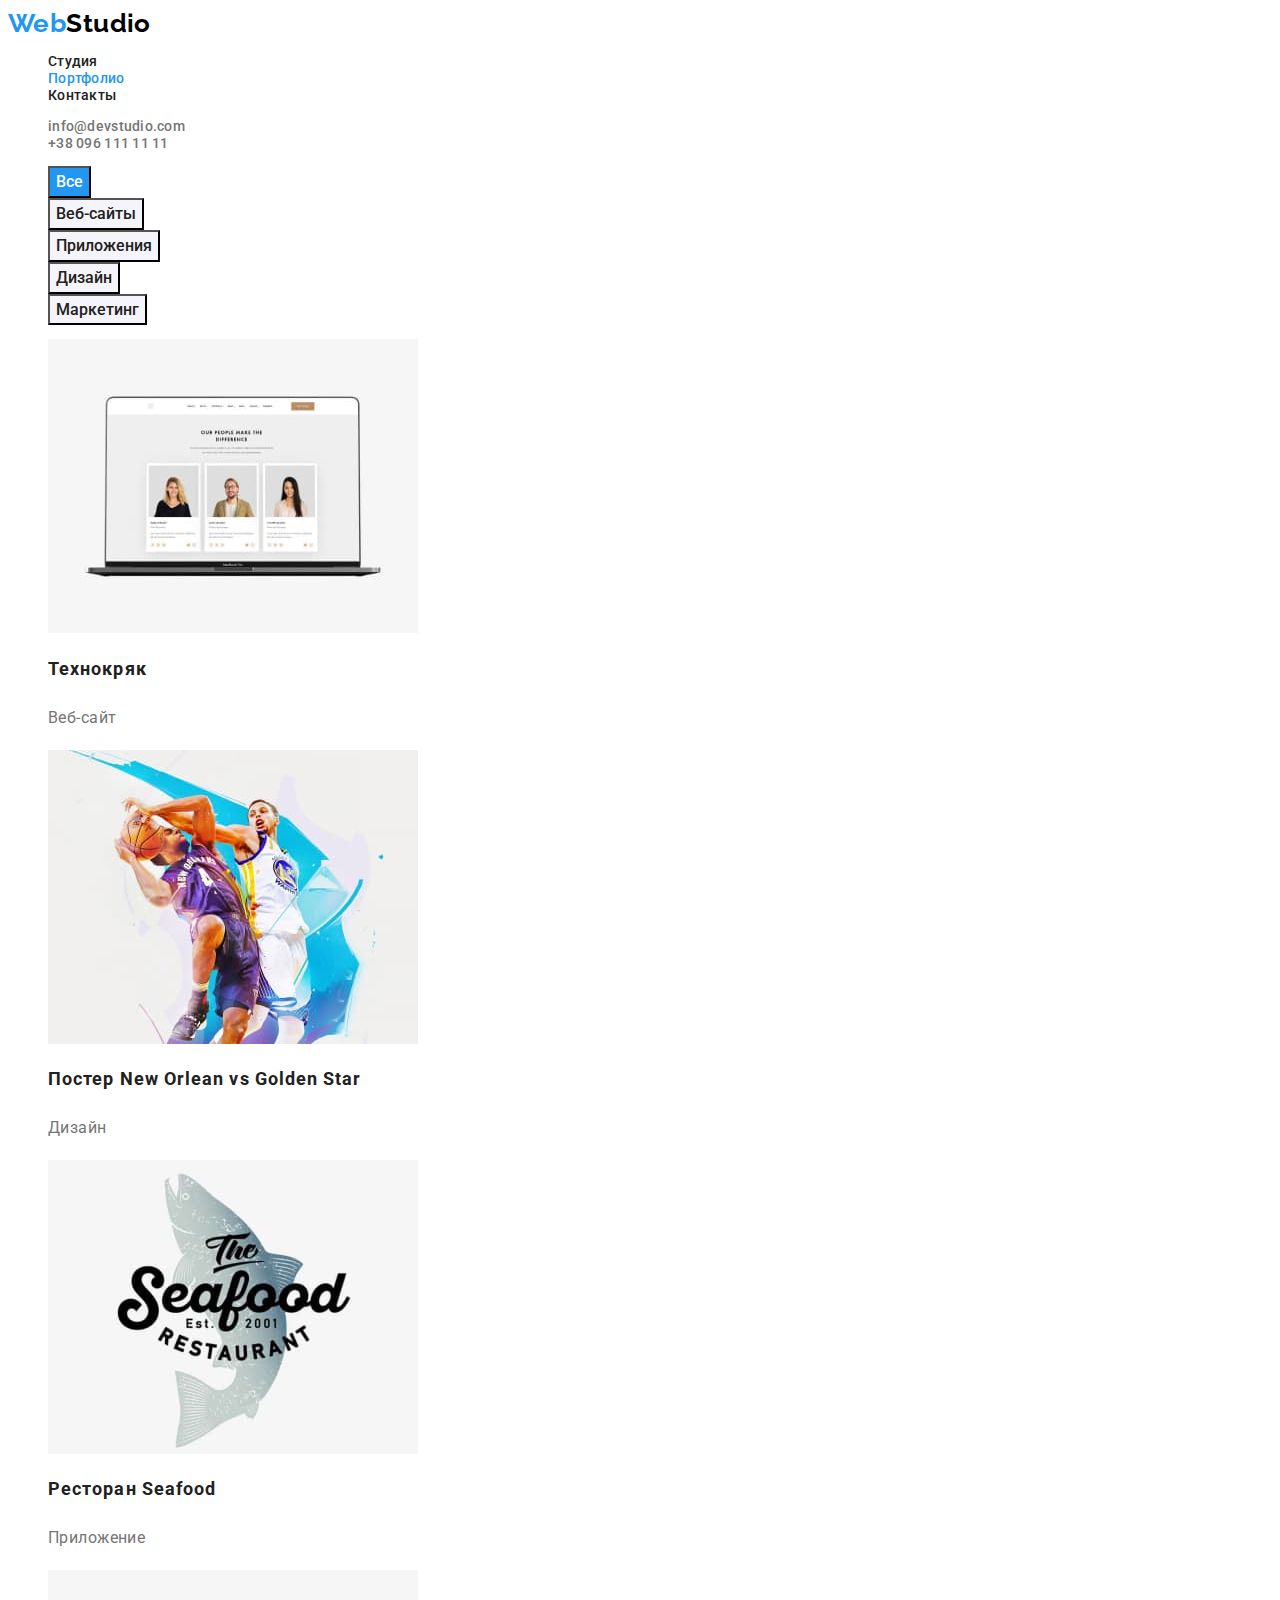
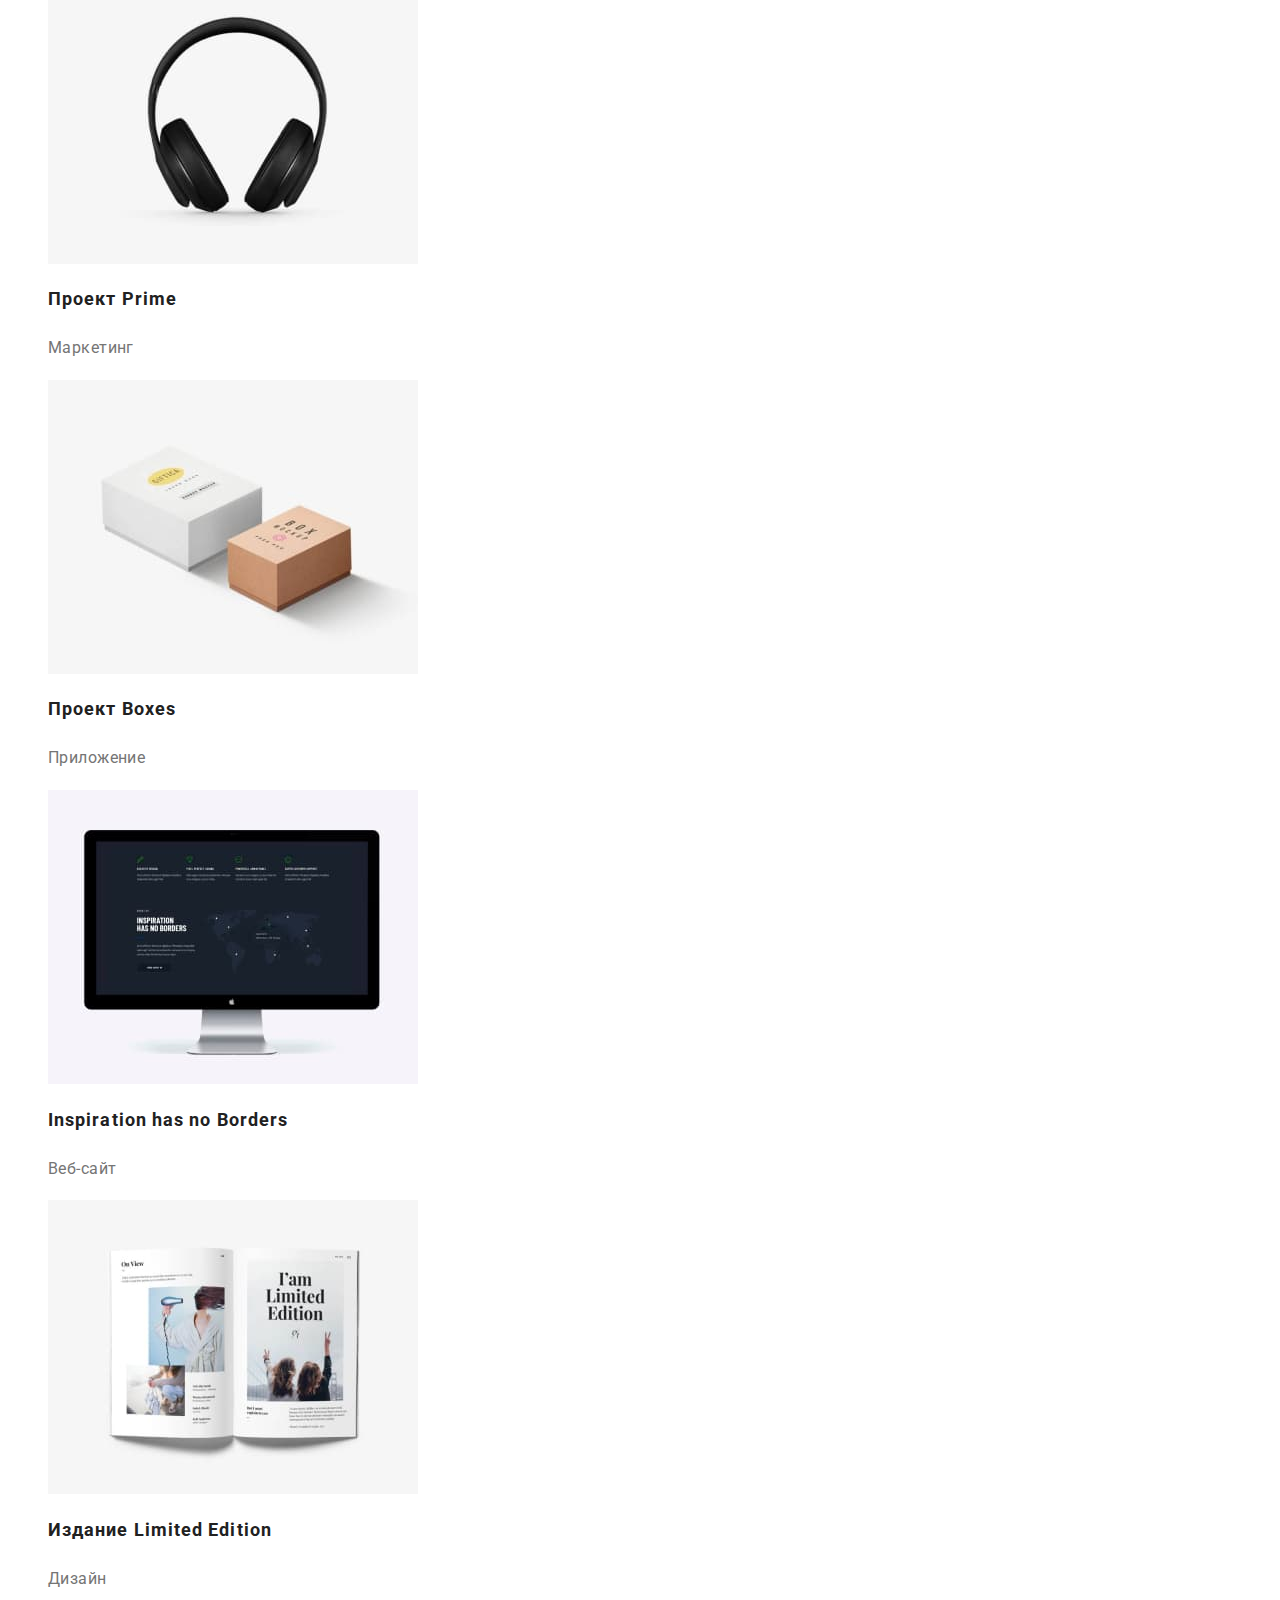
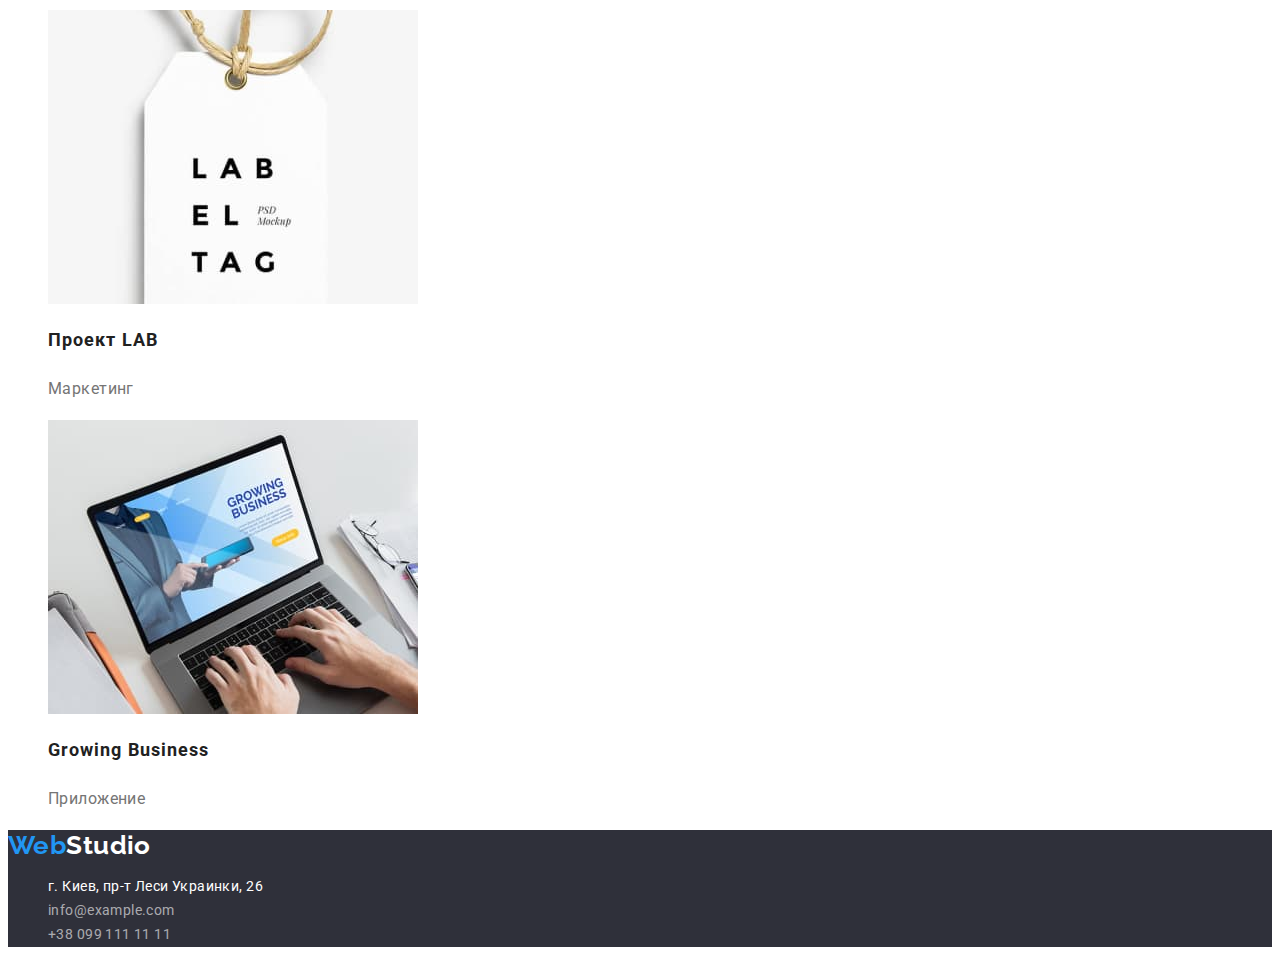
==== portfolio.html @ 081353e4 "Добавляет файлы предыдущей работы" ====
<!DOCTYPE html>
<html lang="ru">
  <head>
    <meta charset="UTF-8" />
    <meta http-equiv="X-UA-Compatible" content="IE=edge" />
    <meta name="viewport" content="width=device-width, initial-scale=1.0" />
    <link rel="preconnect" href="https://fonts.googleapis.com" />
    <link rel="preconnect" href="https://fonts.gstatic.com" crossorigin />
    <link
      href="https://fonts.googleapis.com/css2?family=Raleway:wght@700&family=Roboto:wght@400;500;700&display=swap"
      rel="stylesheet"
    />
    <link rel="stylesheet" href="./css/styles.css" />
    <title lang="en">Portfolio</title>
  </head>
  <body>
    <header class="header">
      <!--Навигация-->
      <nav class="header-navigation">
        <a lang="en" href="./index.html" class="logo link"><span>Web</span>Studio</a>
        <ul class="header-list">
          <li class="list"><a href="./index.html" class="header-item link">Студия</a></li>
          <li class="list">
            <a href="./portfolio.html" class="header-item link current">Портфолио</a>
          </li>
          <li class="list"><a href="" class="header-item link">Контакты</a></li>
        </ul>
      </nav>
      <!--Почта и телефон-->
      <ul>
        <li class="list">
          <a href="mailto:info@devstudio.com" class="header-email link">info@devstudio.com</a>
        </li>
        <li class="list">
          <a href="tel:+380961111111" class="header-phone link">+38 096 111 11 11</a>
        </li>
      </ul>
    </header>
    <main>
      <h1 class="filters visually-hidden">Фильтры</h1>
      <ul>
        <li class="list">
          <button type="button" class="filters-btn link filters-current">Все</button>
        </li>
        <li class="list"><button type="button" class="filters-btn link">Веб-сайты</button></li>
        <li class="list"><button type="button" class="filters-btn link">Приложения</button></li>
        <li class="list"><button type="button" class="filters-btn link">Дизайн</button></li>
        <li class="list"><button type="button" class="filters-btn link">Маркетинг</button></li>
      </ul>
      <ul>
        <li class="list">
          <a href="" class="link">
            <img src="./images/project-1.jpg" alt="Страница веб-сайта на ноутбуке" width="370" />
            <h2 class="project-name">Технокряк</h2>
            <p class="filters-type">Веб-сайт</p>
          </a>
        </li>
        <li class="list">
          <a href="" class="link">
            <img src="./images/project-2.jpg" alt="Два баскетболиста во время игры" width="370" />
            <h2 class="project-name">Постер New Orlean vs Golden Star</h2>
            <p class="filters-type">Дизайн</p>
          </a>
        </li>
        <li class="list">
          <a href="" class="link">
            <img src="./images/project-3.jpg" alt="Логотип ресторана Seafood" width="370" />
            <h2 class="project-name">Ресторан <span lang="en">Seafood</span></h2>
            <p class="filters-type">Приложение</p>
          </a>
        </li>
        <li class="list">
          <a href="" class="link">
            <img src="./images/project-4.jpg" alt="Наушники" width="370" />
            <h2 class="project-name">Проект <span lang="en">Prime</span></h2>
            <p class="filters-type">Маркетинг</p>
          </a>
        </li>
        <li class="list">
          <a href="" class="link">
            <img src="./images/project-5.jpg" alt="Две коробки" width="370" />
            <h2 class="project-name">Проект <span lang="en">Boxes</span></h2>
            <p class="filters-type">Приложение</p>
          </a>
        </li>
        <li class="list">
          <a href="" class="link">
            <img src="./images/project-6.jpg" alt="Монитор" width="370" />
            <h2 class="project-name" lang="en">Inspiration has no Borders</h2>
            <p class="filters-type">Веб-сайт</p>
          </a>
        </li>
        <li class="list">
          <a href="" class="link">
            <img src="./images/project-7.jpg" alt="Открытый журнал" width="370" />
            <h2 class="project-name">Издание <span lang="en">Limited Edition</span></h2>
            <p class="filters-type">Дизайн</p>
          </a>
        </li>
        <li class="list">
          <a href="" class="link">
            <img src="./images/project-8.jpg" alt="Бирка" width="370" />
            <h2 class="project-name">Проект <span lang="en">LAB</span></h2>
            <p class="filters-type">Маркетинг</p>
          </a>
        </li>
        <li class="list">
          <a href="" class="link">
            <img
              src="./images/project-9.jpg"
              alt="Руки человека на клавиатуре ноутбука"
              width="370"
            />
            <h2 class="project-name" lang="en">Growing Business</h2>
            <p class="filters-type">Приложение</p>
          </a>
        </li>
      </ul>
    </main>
    <footer>
      <a lang="en" href="./index.html" class="logo link"><span>Web</span>Studio</a>
      <address>
        <!-- Контакты -->
        <ul class="contacts">
          <li class="list">
            <a
              href="https://goo.gl/maps/WmQ8H7zUFMjticRU9"
              target="_blank"
              rel="noopener noindex nofollow"
              class="footer-address link"
              >г. Киев, пр-т Леси Украинки, 26</a
            >
          </li>
          <li class="list">
            <a href="mailto:info@example.com" class="footer-address footer-email-phone link"
              >info@example.com</a
            >
          </li>
          <li class="list">
            <a href="tel:+380991111111" class="footer-address footer-email-phone link"
              >+38 099 111 11 11</a
            >
          </li>
        </ul>
      </address>
    </footer>
  </body>
</html>
---- css/styles.css ----
:root {
  --logo-color: #000000;
  --accent-color: #2196f3;
  --main-text-color: #212121;
  --secondary-text-color: #757575;
  --footer-background-color: #2f303a;
  --contacts-color: #ffffff;
  --background-hero-color: #2f303a;
  --background-filters-btn-color: #f5f4fa;
}

body {
  font-family: 'Roboto', Arial, Helvetica, sans-serif;
  font-size: 14px;
  background-color: var(--contacts-color);
  letter-spacing: 0.03em;
  color: var(--main-text-color);
}

/* Убирает декорацию */
.link {
  text-decoration: none;
}
.list {
  list-style: none;
}

/* Header */

.logo {
  font-family: 'Raleway';
  font-weight: 700;
  font-size: 26px;
  line-height: 1.2;
  color: var(--logo-color);
}

.logo > span {
  color: var(--accent-color);
}

.header-item {
  font-weight: 500;
  line-height: 1.14;
  letter-spacing: 0.02em;
  color: inherit;
}

.header-item:hover,
.header-item:focus {
  color: var(--accent-color);
}

.header-email,
.header-phone {
  font-weight: 500;
  line-height: 1.14;
  letter-spacing: 0.02em;
  color: var(--secondary-text-color);
}

.header-email:hover,
.header-email:focus,
.header-phone:hover,
.header-phone:focus,
.current {
  color: var(--accent-color);
}

/* Footer */

footer {
  background: var(--footer-background-color);
}

footer .logo {
  color: var(--contacts-color);
}

.footer-address,
.footer-email-phone {
  font-style: normal;
  line-height: 1.71;
  color: var(--contacts-color);
}
.footer-address:hover,
.footer-address:focus {
  color: var(--accent-color);
}

.footer-email-phone {
  color: rgba(255, 255, 255, 0.6);
}

/* Index */

.hero {
  background: var(--background-hero-color);
}

.hero-moto {
  font-weight: 900;
  font-size: 44px;
  line-height: 1.36;
  text-align: center;
  letter-spacing: 0.06em;
  text-transform: uppercase;
  color: var(--contacts-color);
}

.hero-btn {
  font-family: 'Roboto';
  font-weight: 700;
  font-size: 16px;
  line-height: 1.88;
  letter-spacing: 0.06em;
  color: var(--contacts-color);
  background-color: var(--accent-color);
  cursor: pointer;
}

.features-name {
  font-weight: 700;
  line-height: 1.14;
  text-transform: uppercase;
  color: inherit;
}

.features-text {
  line-height: 1.71;
  color: var(--secondary-text-color);
}

.works-name,
.team-name {
  font-weight: 700;
  font-size: 36px;
  line-height: 1.17;
  text-align: center;
  color: inherit;
}

.team {
  background-color: var(--background-filters-btn-color);
}

.worker-name {
  font-weight: 500;
  font-size: 16px;
  line-height: 1.19;
  text-align: center;
  color: inherit;
}

.position {
  font-size: 16px;
  line-height: 1.19;
  text-align: center;
  color: var(--secondary-text-color);
}

/* Portfolio */

.visually-hidden {
  position: absolute;
  width: 1px;
  height: 1px;
  margin: -1px;
  border: 0;
  padding: 0;
  white-space: nowarp;
  clip-path: insert(100%);
  clip: rect(0 0 0 0);
  owerflow: hidden;
}

.filters {
}

.filters-btn {
  font-family: 'Roboto';
  font-weight: 500;
  font-size: 16px;
  line-height: 1.62;
  text-align: center;
  color: inherit;
  background: var(--background-filters-btn-color);
  cursor: pointer;
}

.filters-btn:hover,
.filters-btn:focus {
  color: var(--contacts-color);
  background: var(--accent-color);
}

.filters-current {
  color: var(--contacts-color);
  background: var(--accent-color);
}

.project-name {
  font-weight: 700;
  font-size: 18px;
  line-height: 2;
  letter-spacing: 0.06em;
  color: var(--main-text-color);
}

.project-name:hover,
.project-name:focus {
  color: var(--accent-color);
}

.filters-type {
  font-size: 16px;
  line-height: 1.88;
  color: var(--secondary-text-color);
}

.filters-type:hover,
.filters-type:focus {
  color: var(--accent-color);
}
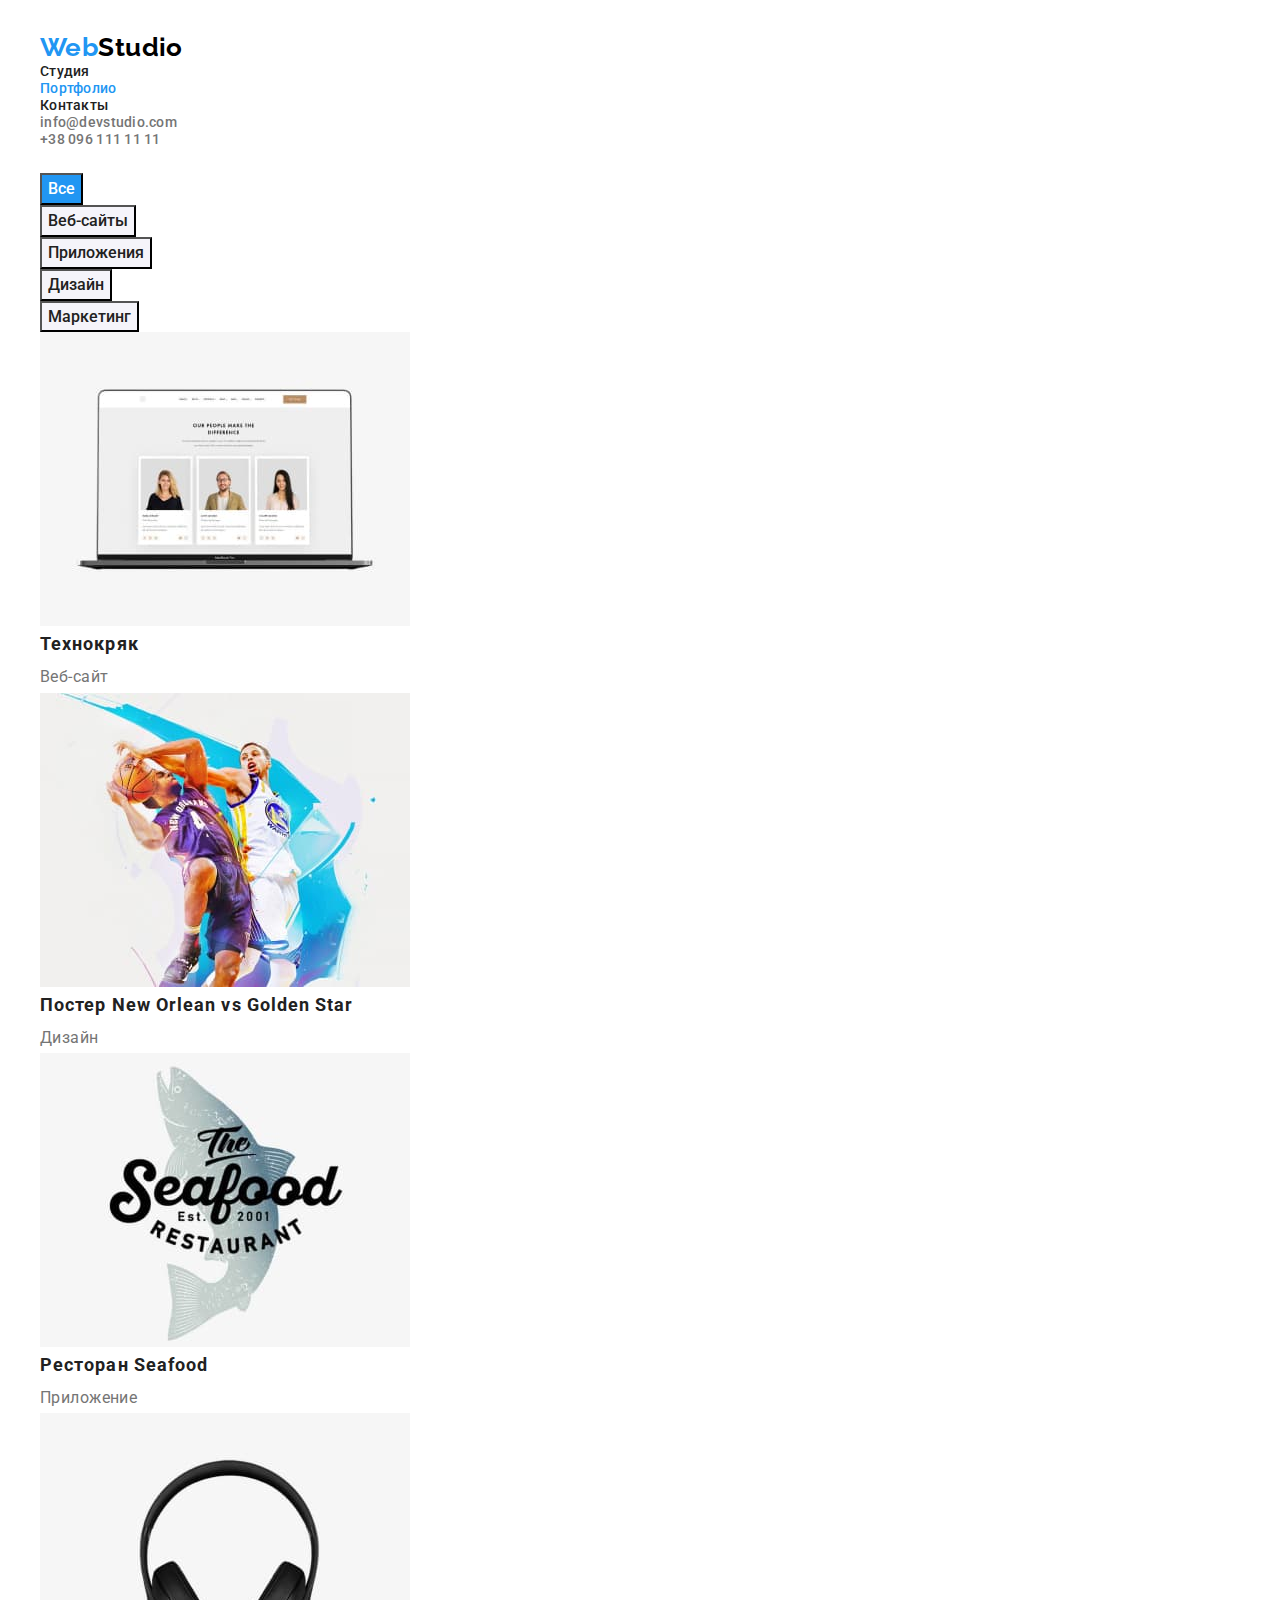
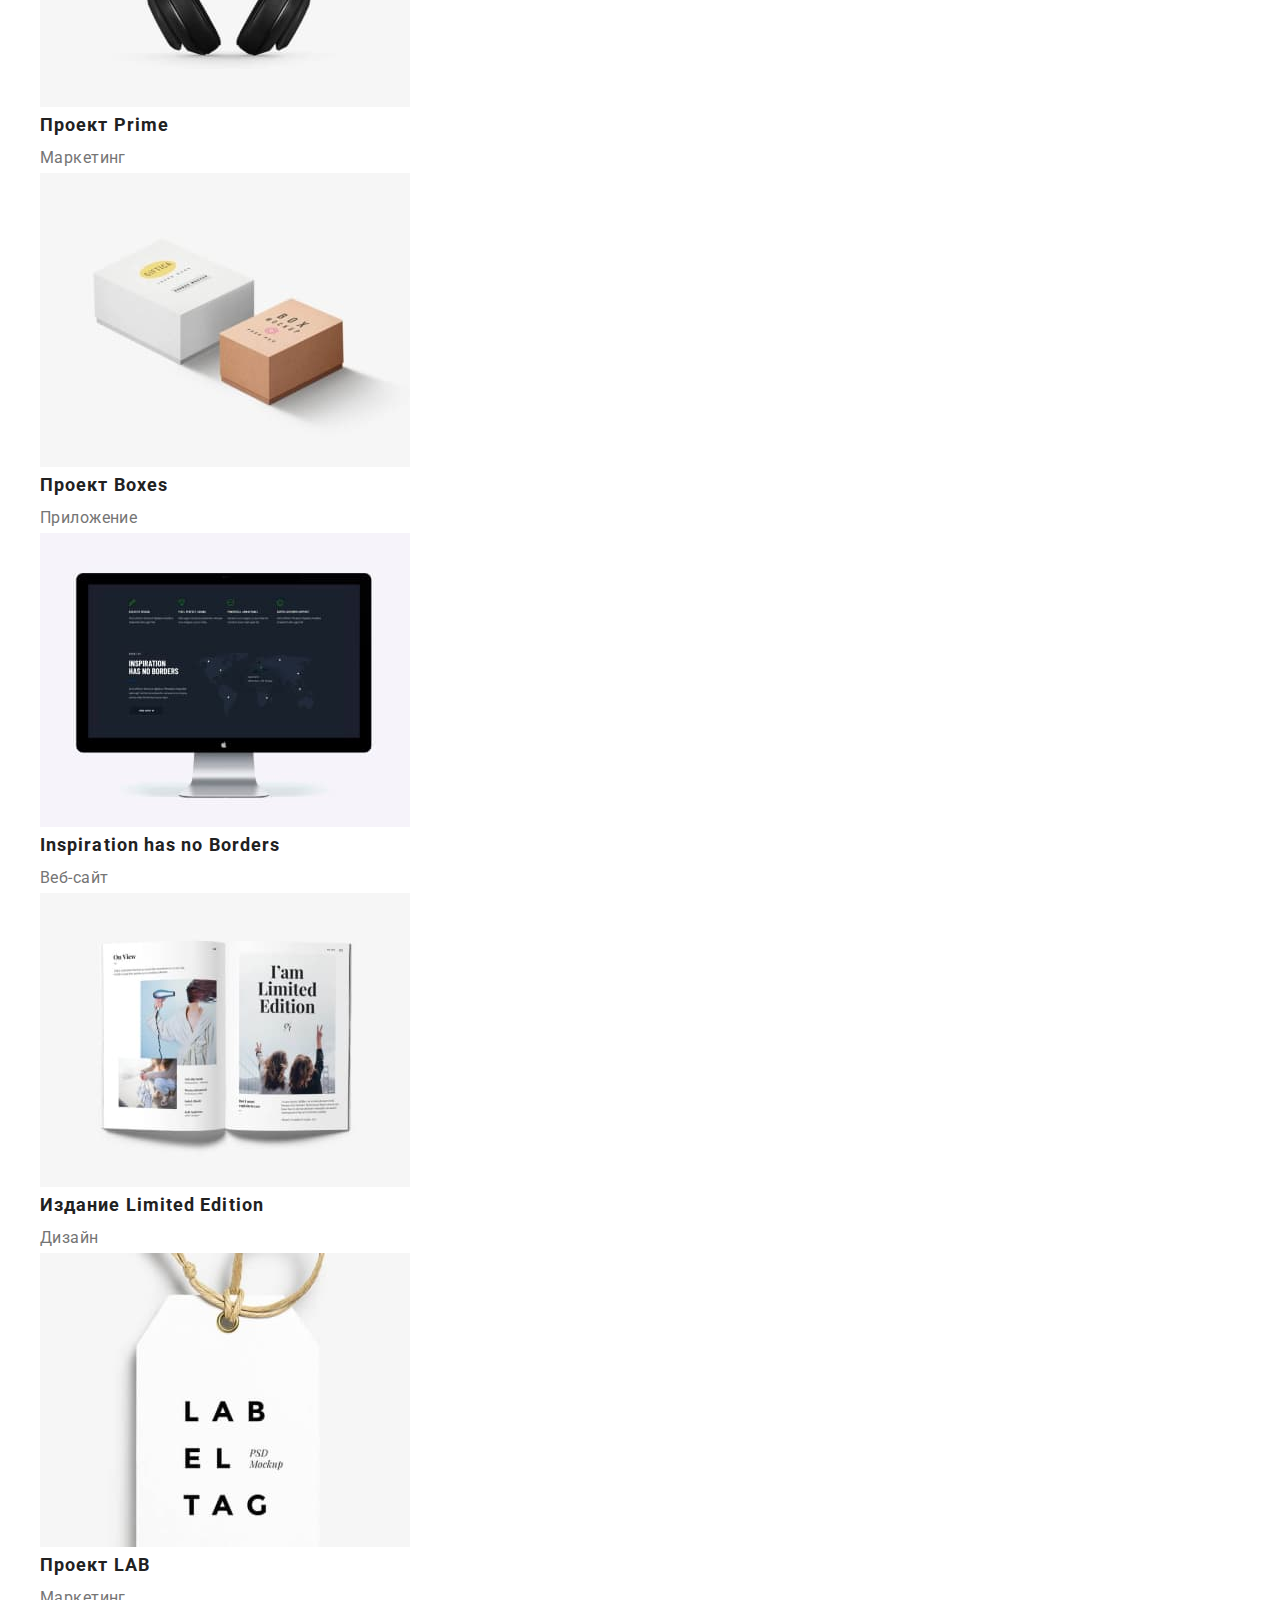
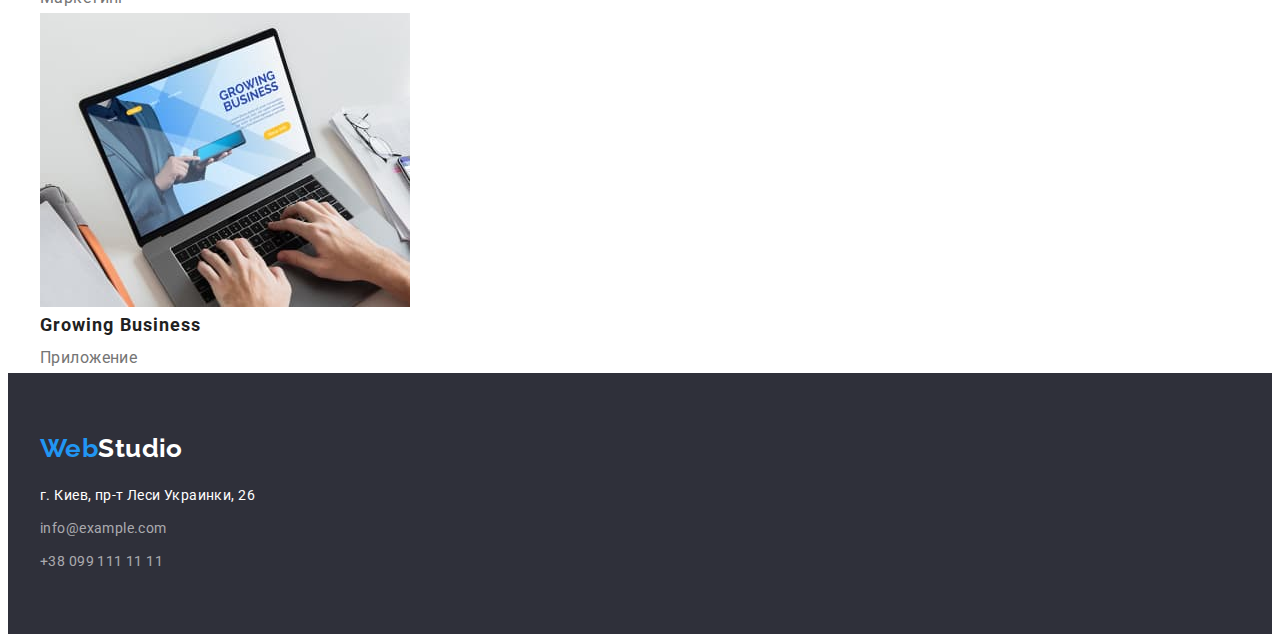
==== commit 6b8149e8: "Добавляет margin/padding" ====
--- a/portfolio.html
+++ b/portfolio.html
@@ -10,139 +10,152 @@
       href="https://fonts.googleapis.com/css2?family=Raleway:wght@700&family=Roboto:wght@400;500;700&display=swap"
       rel="stylesheet"
     />
+    <link
+      rel="stylesheet"
+      href="https://cdnjs.cloudflare.com/ajax/libs/modern-normalize/1.1.0/modern-normalize.min.css"
+      integrity="sha512-wpPYUAdjBVSE4KJnH1VR1HeZfpl1ub8YT/NKx4PuQ5NmX2tKuGu6U/JRp5y+Y8XG2tV+wKQpNHVUX03MfMFn9Q=="
+      crossorigin="anonymous"
+      referrerpolicy="no-referrer"
+    />
     <link rel="stylesheet" href="./css/styles.css" />
     <title lang="en">Portfolio</title>
   </head>
   <body>
     <header class="header">
-      <!--Навигация-->
-      <nav class="header-navigation">
-        <a lang="en" href="./index.html" class="logo link"><span>Web</span>Studio</a>
-        <ul class="header-list">
-          <li class="list"><a href="./index.html" class="header-item link">Студия</a></li>
+      <div class="container">
+        <!--Навигация-->
+        <nav class="header-navigation">
+          <a lang="en" href="./index.html" class="logo link"><span>Web</span>Studio</a>
+          <ul class="header-list">
+            <li class="list"><a href="./index.html" class="header-item link">Студия</a></li>
+            <li class="list">
+              <a href="./portfolio.html" class="header-item link current">Портфолио</a>
+            </li>
+            <li class="list"><a href="" class="header-item link">Контакты</a></li>
+          </ul>
+        </nav>
+        <!--Почта и телефон-->
+        <ul>
           <li class="list">
-            <a href="./portfolio.html" class="header-item link current">Портфолио</a>
+            <a href="mailto:info@devstudio.com" class="header-email link">info@devstudio.com</a>
           </li>
-          <li class="list"><a href="" class="header-item link">Контакты</a></li>
+          <li class="list">
+            <a href="tel:+380961111111" class="header-phone link">+38 096 111 11 11</a>
+          </li>
         </ul>
-      </nav>
-      <!--Почта и телефон-->
-      <ul>
-        <li class="list">
-          <a href="mailto:info@devstudio.com" class="header-email link">info@devstudio.com</a>
-        </li>
-        <li class="list">
-          <a href="tel:+380961111111" class="header-phone link">+38 096 111 11 11</a>
-        </li>
-      </ul>
+      </div>
     </header>
     <main>
-      <h1 class="filters visually-hidden">Фильтры</h1>
-      <ul>
-        <li class="list">
-          <button type="button" class="filters-btn link filters-current">Все</button>
-        </li>
-        <li class="list"><button type="button" class="filters-btn link">Веб-сайты</button></li>
-        <li class="list"><button type="button" class="filters-btn link">Приложения</button></li>
-        <li class="list"><button type="button" class="filters-btn link">Дизайн</button></li>
-        <li class="list"><button type="button" class="filters-btn link">Маркетинг</button></li>
-      </ul>
-      <ul>
-        <li class="list">
-          <a href="" class="link">
-            <img src="./images/project-1.jpg" alt="Страница веб-сайта на ноутбуке" width="370" />
-            <h2 class="project-name">Технокряк</h2>
-            <p class="filters-type">Веб-сайт</p>
-          </a>
-        </li>
-        <li class="list">
-          <a href="" class="link">
-            <img src="./images/project-2.jpg" alt="Два баскетболиста во время игры" width="370" />
-            <h2 class="project-name">Постер New Orlean vs Golden Star</h2>
-            <p class="filters-type">Дизайн</p>
-          </a>
-        </li>
-        <li class="list">
-          <a href="" class="link">
-            <img src="./images/project-3.jpg" alt="Логотип ресторана Seafood" width="370" />
-            <h2 class="project-name">Ресторан <span lang="en">Seafood</span></h2>
-            <p class="filters-type">Приложение</p>
-          </a>
-        </li>
-        <li class="list">
-          <a href="" class="link">
-            <img src="./images/project-4.jpg" alt="Наушники" width="370" />
-            <h2 class="project-name">Проект <span lang="en">Prime</span></h2>
-            <p class="filters-type">Маркетинг</p>
-          </a>
-        </li>
-        <li class="list">
-          <a href="" class="link">
-            <img src="./images/project-5.jpg" alt="Две коробки" width="370" />
-            <h2 class="project-name">Проект <span lang="en">Boxes</span></h2>
-            <p class="filters-type">Приложение</p>
-          </a>
-        </li>
-        <li class="list">
-          <a href="" class="link">
-            <img src="./images/project-6.jpg" alt="Монитор" width="370" />
-            <h2 class="project-name" lang="en">Inspiration has no Borders</h2>
-            <p class="filters-type">Веб-сайт</p>
-          </a>
-        </li>
-        <li class="list">
-          <a href="" class="link">
-            <img src="./images/project-7.jpg" alt="Открытый журнал" width="370" />
-            <h2 class="project-name">Издание <span lang="en">Limited Edition</span></h2>
-            <p class="filters-type">Дизайн</p>
-          </a>
-        </li>
-        <li class="list">
-          <a href="" class="link">
-            <img src="./images/project-8.jpg" alt="Бирка" width="370" />
-            <h2 class="project-name">Проект <span lang="en">LAB</span></h2>
-            <p class="filters-type">Маркетинг</p>
-          </a>
-        </li>
-        <li class="list">
-          <a href="" class="link">
-            <img
-              src="./images/project-9.jpg"
-              alt="Руки человека на клавиатуре ноутбука"
-              width="370"
-            />
-            <h2 class="project-name" lang="en">Growing Business</h2>
-            <p class="filters-type">Приложение</p>
-          </a>
-        </li>
-      </ul>
-    </main>
-    <footer>
-      <a lang="en" href="./index.html" class="logo link"><span>Web</span>Studio</a>
-      <address>
-        <!-- Контакты -->
-        <ul class="contacts">
+      <div class="container">
+        <h1 class="filters visually-hidden">Фильтры</h1>
+        <ul>
           <li class="list">
-            <a
-              href="https://goo.gl/maps/WmQ8H7zUFMjticRU9"
-              target="_blank"
-              rel="noopener noindex nofollow"
-              class="footer-address link"
-              >г. Киев, пр-т Леси Украинки, 26</a
-            >
+            <button type="button" class="filters-btn link filters-current">Все</button>
+          </li>
+          <li class="list"><button type="button" class="filters-btn link">Веб-сайты</button></li>
+          <li class="list"><button type="button" class="filters-btn link">Приложения</button></li>
+          <li class="list"><button type="button" class="filters-btn link">Дизайн</button></li>
+          <li class="list"><button type="button" class="filters-btn link">Маркетинг</button></li>
+        </ul>
+        <ul>
+          <li class="list">
+            <a href="" class="link">
+              <img src="./images/project-1.jpg" alt="Страница веб-сайта на ноутбуке" width="370" />
+              <h2 class="project-name">Технокряк</h2>
+              <p class="filters-type">Веб-сайт</p>
+            </a>
           </li>
           <li class="list">
-            <a href="mailto:info@example.com" class="footer-address footer-email-phone link"
-              >info@example.com</a
-            >
+            <a href="" class="link">
+              <img src="./images/project-2.jpg" alt="Два баскетболиста во время игры" width="370" />
+              <h2 class="project-name">Постер New Orlean vs Golden Star</h2>
+              <p class="filters-type">Дизайн</p>
+            </a>
           </li>
           <li class="list">
-            <a href="tel:+380991111111" class="footer-address footer-email-phone link"
-              >+38 099 111 11 11</a
-            >
+            <a href="" class="link">
+              <img src="./images/project-3.jpg" alt="Логотип ресторана Seafood" width="370" />
+              <h2 class="project-name">Ресторан <span lang="en">Seafood</span></h2>
+              <p class="filters-type">Приложение</p>
+            </a>
+          </li>
+          <li class="list">
+            <a href="" class="link">
+              <img src="./images/project-4.jpg" alt="Наушники" width="370" />
+              <h2 class="project-name">Проект <span lang="en">Prime</span></h2>
+              <p class="filters-type">Маркетинг</p>
+            </a>
+          </li>
+          <li class="list">
+            <a href="" class="link">
+              <img src="./images/project-5.jpg" alt="Две коробки" width="370" />
+              <h2 class="project-name">Проект <span lang="en">Boxes</span></h2>
+              <p class="filters-type">Приложение</p>
+            </a>
+          </li>
+          <li class="list">
+            <a href="" class="link">
+              <img src="./images/project-6.jpg" alt="Монитор" width="370" />
+              <h2 class="project-name" lang="en">Inspiration has no Borders</h2>
+              <p class="filters-type">Веб-сайт</p>
+            </a>
+          </li>
+          <li class="list">
+            <a href="" class="link">
+              <img src="./images/project-7.jpg" alt="Открытый журнал" width="370" />
+              <h2 class="project-name">Издание <span lang="en">Limited Edition</span></h2>
+              <p class="filters-type">Дизайн</p>
+            </a>
+          </li>
+          <li class="list">
+            <a href="" class="link">
+              <img src="./images/project-8.jpg" alt="Бирка" width="370" />
+              <h2 class="project-name">Проект <span lang="en">LAB</span></h2>
+              <p class="filters-type">Маркетинг</p>
+            </a>
+          </li>
+          <li class="list">
+            <a href="" class="link">
+              <img
+                src="./images/project-9.jpg"
+                alt="Руки человека на клавиатуре ноутбука"
+                width="370"
+              />
+              <h2 class="project-name" lang="en">Growing Business</h2>
+              <p class="filters-type">Приложение</p>
+            </a>
           </li>
         </ul>
-      </address>
+      </div>
+    </main>
+    <footer class="footer">
+      <div class="container">
+        <a lang="en" href="./index.html" class="logo link"><span>Web</span>Studio</a>
+        <!-- Контакты -->
+        <address class="address">
+          <ul class="contacts">
+            <li class="list address-item">
+              <a
+                href="https://goo.gl/maps/WmQ8H7zUFMjticRU9"
+                target="_blank"
+                rel="noopener noindex nofollow"
+                class="footer-address link"
+                >г. Киев, пр-т Леси Украинки, 26</a
+              >
+            </li>
+            <li class="list address-item">
+              <a href="mailto:info@example.com" class="footer-address footer-email-phone link"
+                >info@example.com</a
+              >
+            </li>
+            <li class="list">
+              <a href="tel:+380991111111" class="footer-address footer-email-phone link"
+                >+38 099 111 11 11</a
+              >
+            </li>
+          </ul>
+        </address>
+      </div>
     </footer>
   </body>
 </html>
--- a/css/styles.css
+++ b/css/styles.css
@@ -17,12 +17,43 @@
   color: var(--main-text-color);
 }
 
-/* Убирает декорацию */
+/* Сбрасывает стили */
+p,
+h1,
+h2,
+h3,
+h4,
+h5,
+h6 {
+  margin: 0;
+}
+
+ul,
+ol {
+  padding-left: 0;
+  margin: 0;
+}
+
+button {
+  cursor: pointer;
+}
+
+img {
+  display: block;
+}
+
 .link {
   text-decoration: none;
 }
 .list {
   list-style: none;
+}
+
+.container {
+  width: 1200px;
+  padding-left: 15px;
+  padding-right: 15px;
+  margin: 0 auto;
 }
 
 /* Header */
@@ -37,6 +68,11 @@
 
 .logo > span {
   color: var(--accent-color);
+}
+
+.header {
+  padding-top: 24px;
+  padding-bottom: 25px;
 }
 
 .header-item {
@@ -77,6 +113,19 @@
   color: var(--contacts-color);
 }
 
+.footer {
+  padding-top: 60px;
+  padding-bottom: 60px;
+}
+
+.address {
+  margin-top: 20px;
+}
+
+.address-item {
+  margin-bottom: 9px;
+}
+
 .footer-address,
 .footer-email-phone {
   font-style: normal;
@@ -94,8 +143,12 @@
 
 /* Index */
 
+/* ------HERO------ */
+
 .hero {
   background: var(--background-hero-color);
+  padding-top: 200px;
+  padding-bottom: 200px;
 }
 
 .hero-moto {
@@ -106,6 +159,8 @@
   letter-spacing: 0.06em;
   text-transform: uppercase;
   color: var(--contacts-color);
+  max-width: 696px;
+  margin-bottom: 30px;
 }
 
 .hero-btn {
@@ -119,11 +174,19 @@
   cursor: pointer;
 }
 
+/* ------FEATURES------ */
+
+.features {
+  padding-top: 94px;
+  padding-bottom: 94px;
+}
+
 .features-name {
   font-weight: 700;
   line-height: 1.14;
   text-transform: uppercase;
   color: inherit;
+  margin-bottom: 10px;
 }
 
 .features-text {
@@ -131,6 +194,18 @@
   color: var(--secondary-text-color);
 }
 
+/* ------WHAT WE ARE DOING------ */
+
+.what-we-are-doing {
+  padding-bottom: 90px;
+}
+
+.works-name {
+  margin-bottom: 45px;
+}
+
+/* ------OUR TEAM------ */
+
 .works-name,
 .team-name {
   font-weight: 700;
@@ -142,14 +217,28 @@
 
 .team {
   background-color: var(--background-filters-btn-color);
-}
-
+  padding-top: 94px;
+  padding-bottom: 94px;
+}
+
+.team-name {
+  margin-bottom: 50px;
+}
+
+.worker-card {
+  padding-bottom: 30px;
+}
+
+.photo {
+  margin-bottom: 30px;
+}
 .worker-name {
   font-weight: 500;
   font-size: 16px;
   line-height: 1.19;
   text-align: center;
   color: inherit;
+  margin-bottom: 10px;
 }
 
 .position {
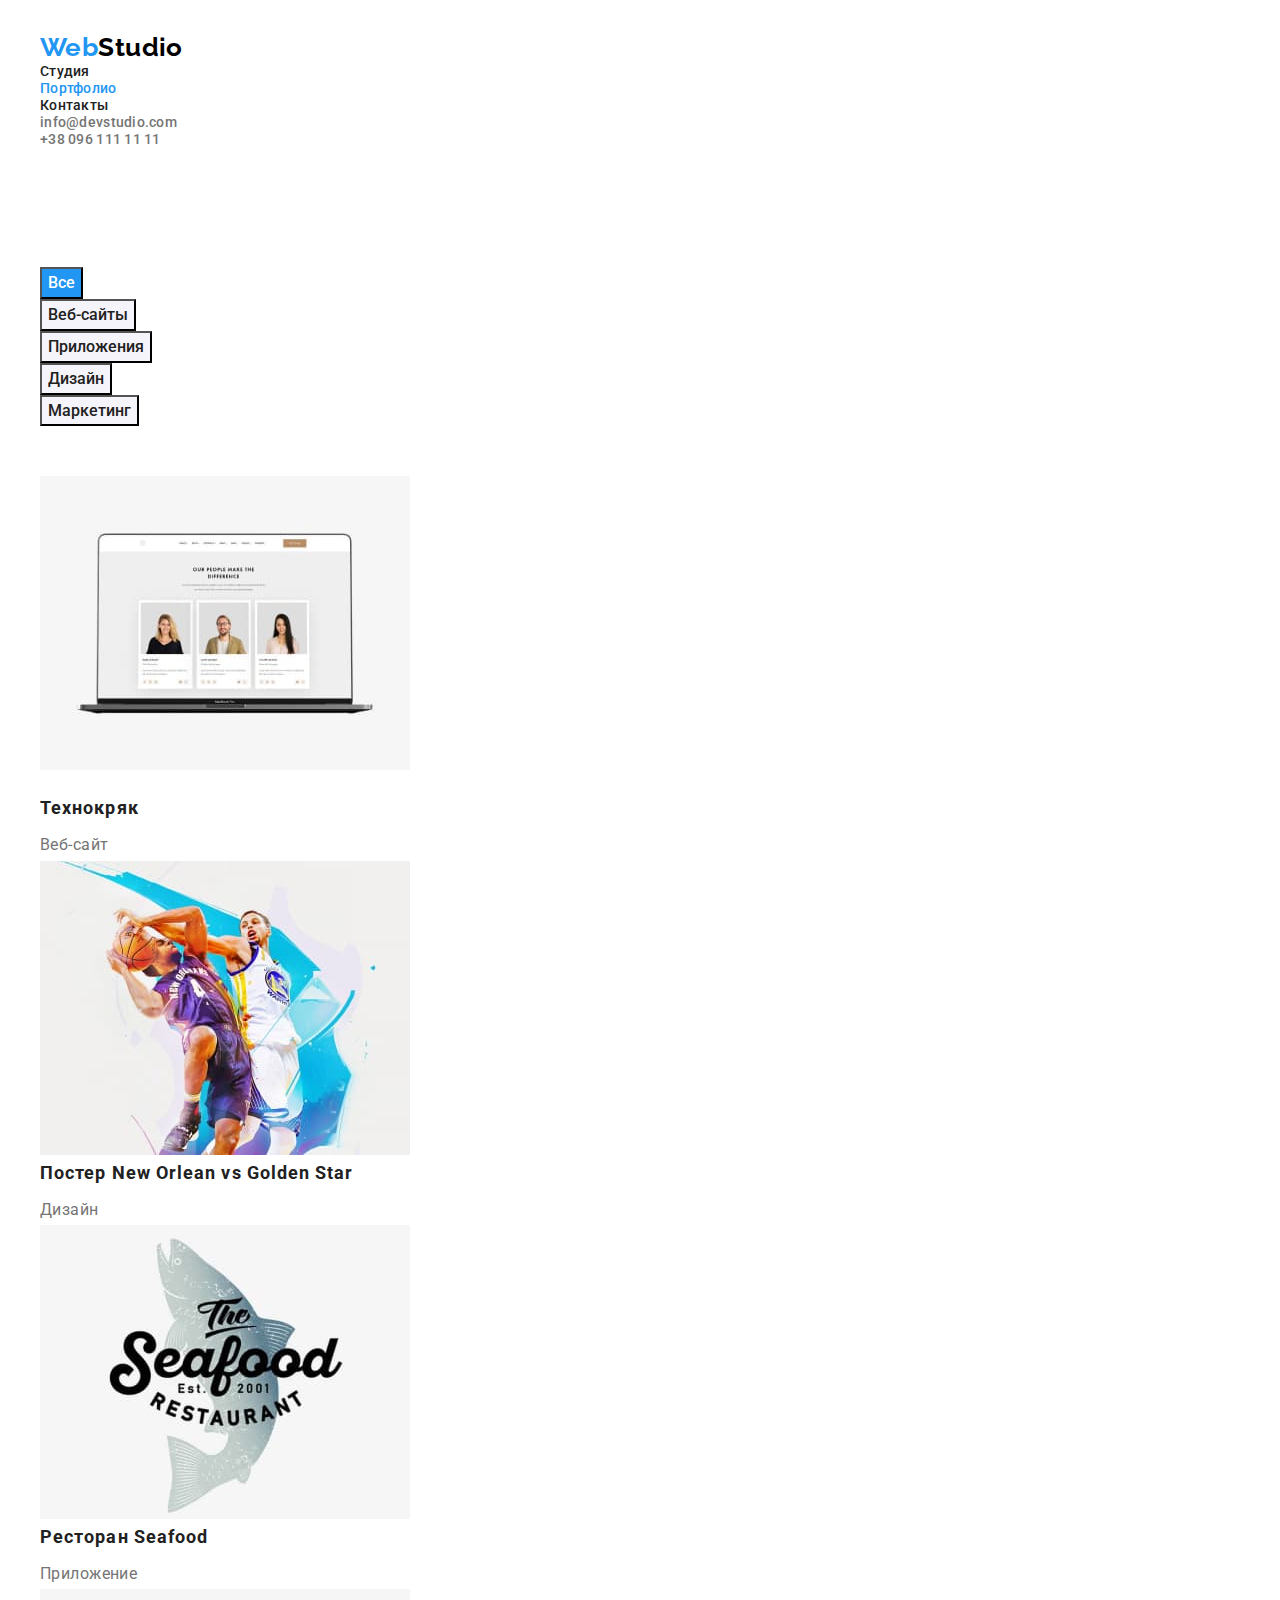
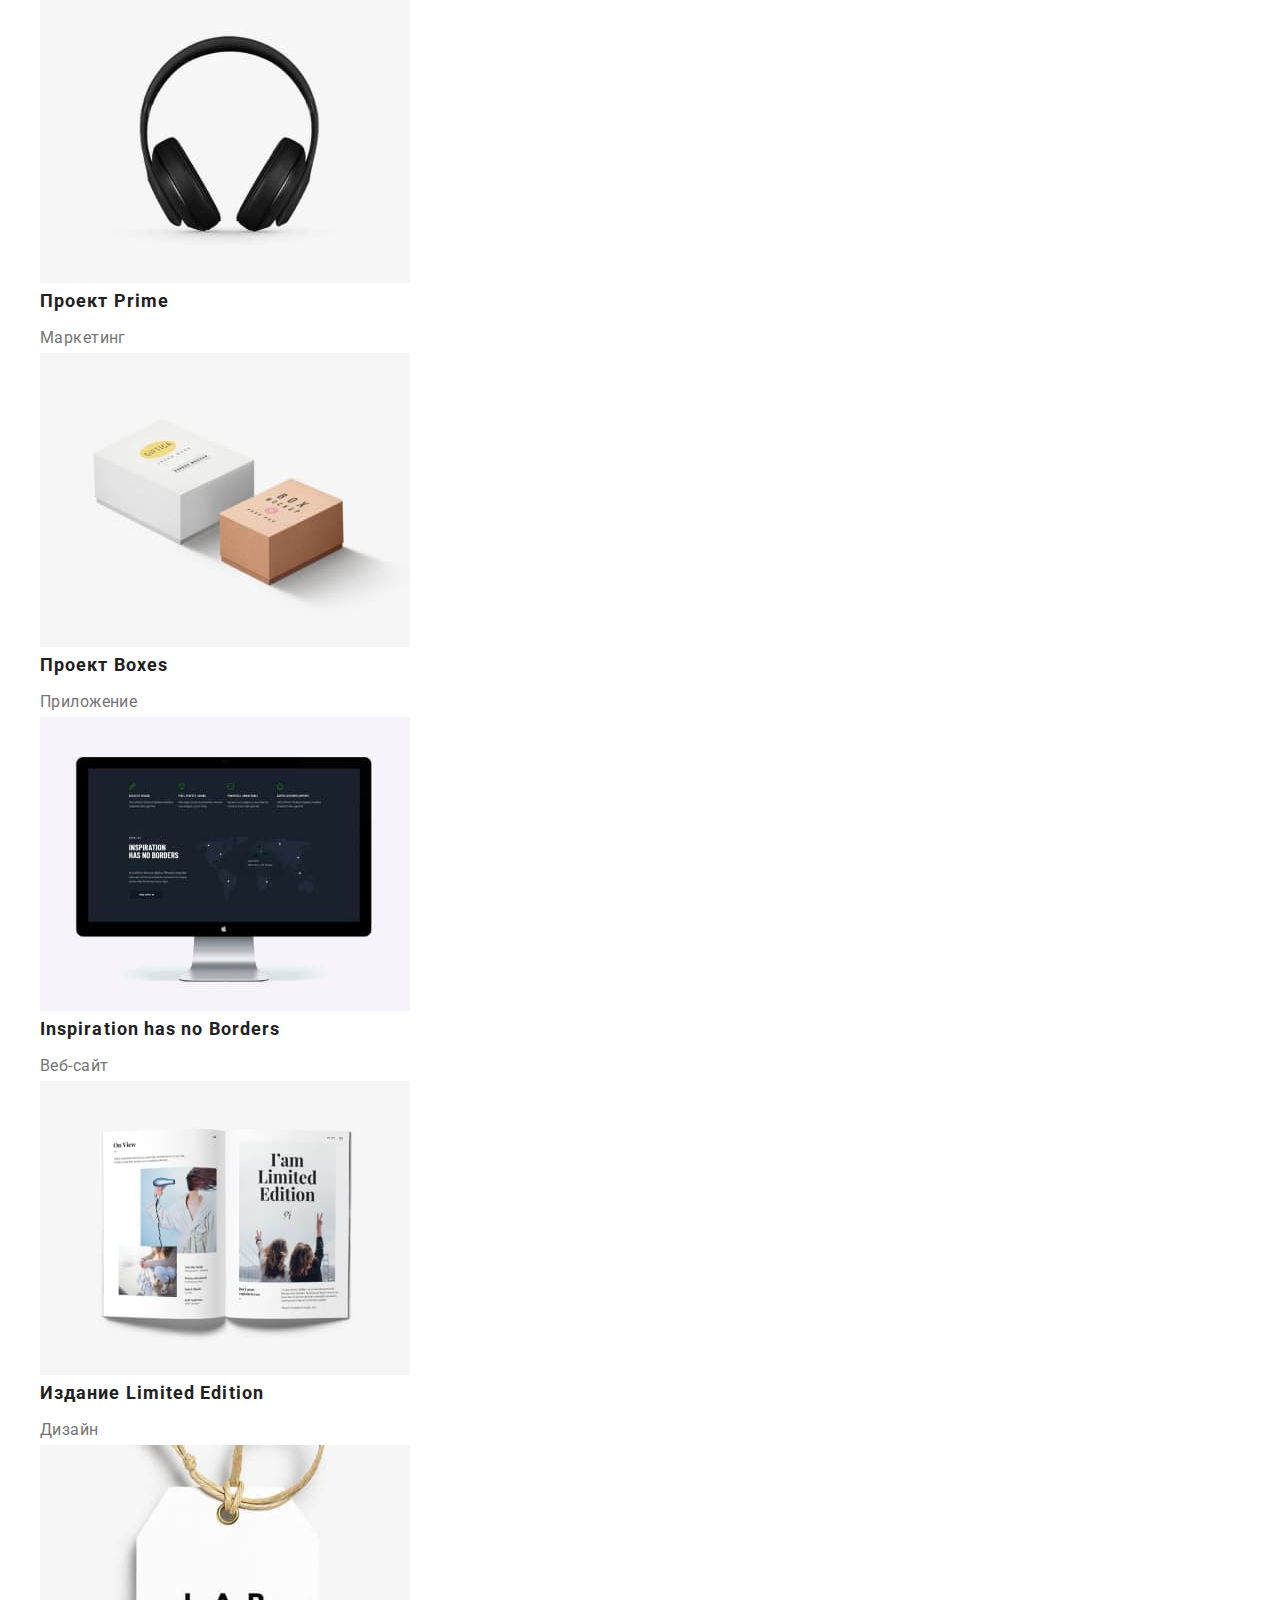
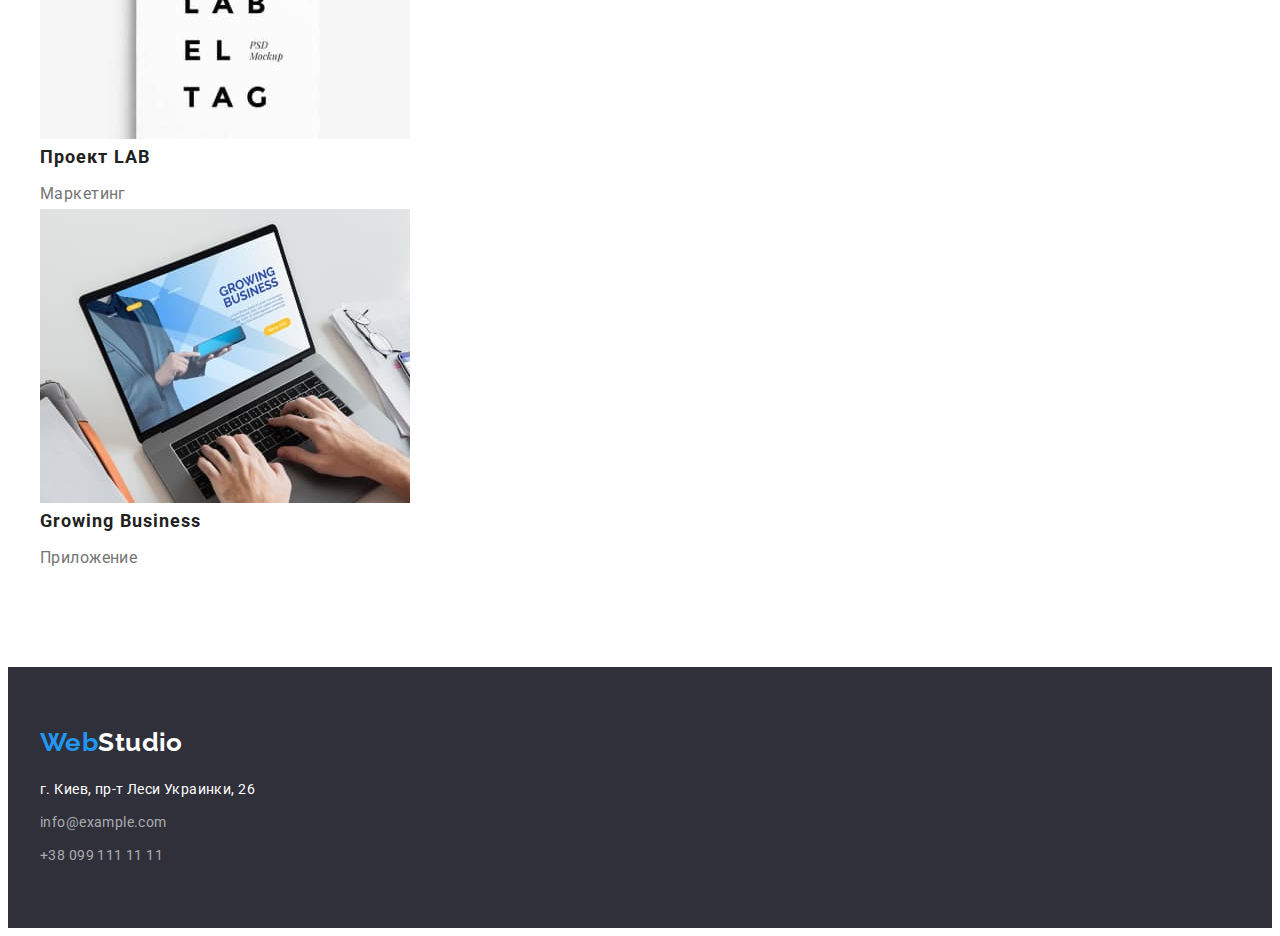
==== commit da21e018: "Добавляет pudding/margin" ====
--- a/portfolio.html
+++ b/portfolio.html
@@ -46,9 +46,9 @@
       </div>
     </header>
     <main>
-      <div class="container">
-        <h1 class="filters visually-hidden">Фильтры</h1>
-        <ul>
+      <div class="container portfolio">
+        <h1 class="visually-hidden">Фильтры</h1>
+        <ul class="filters-item">
           <li class="list">
             <button type="button" class="filters-btn link filters-current">Все</button>
           </li>
@@ -57,10 +57,15 @@
           <li class="list"><button type="button" class="filters-btn link">Дизайн</button></li>
           <li class="list"><button type="button" class="filters-btn link">Маркетинг</button></li>
         </ul>
-        <ul>
+        <ul class="projects">
           <li class="list">
             <a href="" class="link">
-              <img src="./images/project-1.jpg" alt="Страница веб-сайта на ноутбуке" width="370" />
+              <img
+                src="./images/project-1.jpg"
+                alt="Страница веб-сайта на ноутбуке"
+                width="370"
+                class="project-img"
+              />
               <h2 class="project-name">Технокряк</h2>
               <p class="filters-type">Веб-сайт</p>
             </a>
--- a/css/styles.css
+++ b/css/styles.css
@@ -263,7 +263,13 @@
   owerflow: hidden;
 }
 
-.filters {
+.portfolio {
+  padding-top: 94px;
+  padding-bottom: 94px;
+}
+
+.filters-item {
+  margin-bottom: 50px;
 }
 
 .filters-btn {
@@ -286,6 +292,13 @@
 .filters-current {
   color: var(--contacts-color);
   background: var(--accent-color);
+}
+
+.projects {
+}
+
+.project-img {
+  margin-bottom: 20px;
 }
 
 .project-name {
@@ -294,6 +307,7 @@
   line-height: 2;
   letter-spacing: 0.06em;
   color: var(--main-text-color);
+  margin-bottom: 4px;
 }
 
 .project-name:hover,
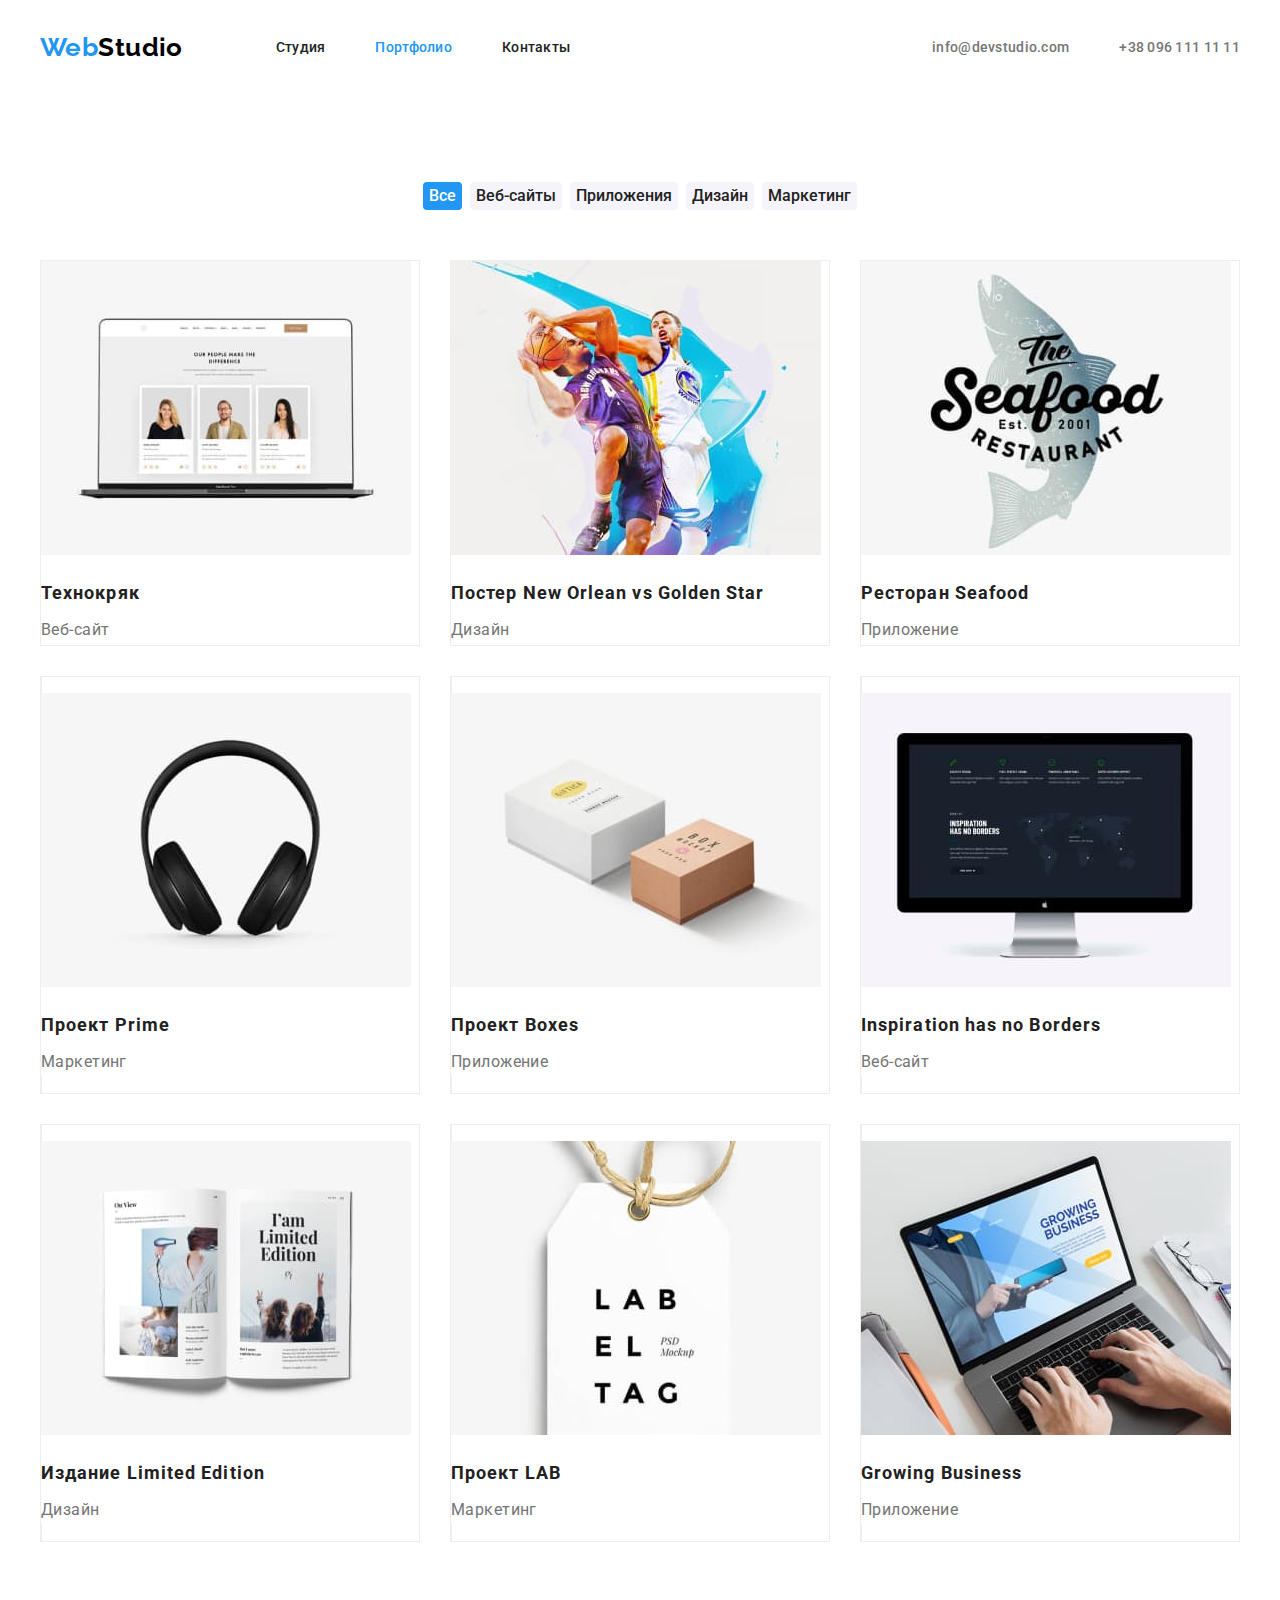
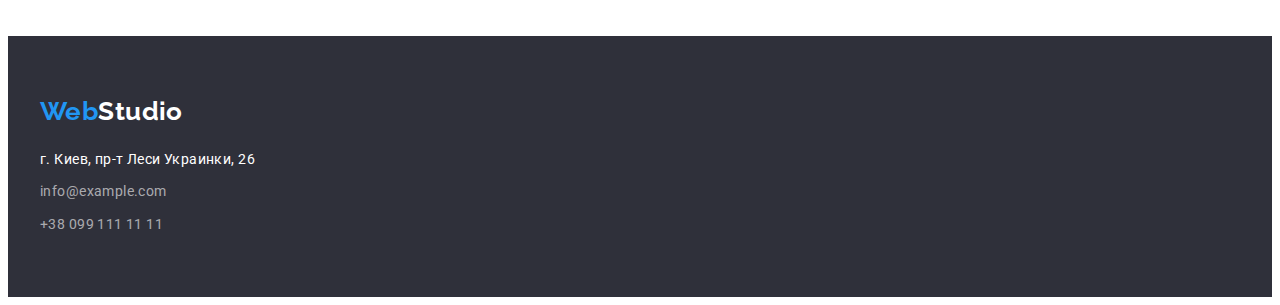
==== commit 4165c9ad: "Добавляет flex" ====
--- a/portfolio.html
+++ b/portfolio.html
@@ -24,22 +24,24 @@
     <header class="header">
       <div class="container">
         <!--Навигация-->
+        <a lang="en" href="./index.html" class="logo link"><span>Web</span>Studio</a>
         <nav class="header-navigation">
-          <a lang="en" href="./index.html" class="logo link"><span>Web</span>Studio</a>
           <ul class="header-list">
-            <li class="list"><a href="./index.html" class="header-item link">Студия</a></li>
-            <li class="list">
-              <a href="./portfolio.html" class="header-item link current">Портфолио</a>
-            </li>
-            <li class="list"><a href="" class="header-item link">Контакты</a></li>
+            <li class="header-item list">
+              <a href="./index.html" class="header-link link">Студия</a>
+            </li>
+            <li class="header-item list">
+              <a href="./portfolio.html" class="header-link link current">Портфолио</a>
+            </li>
+            <li class="header-item list"><a href="" class="header-link link">Контакты</a></li>
           </ul>
         </nav>
         <!--Почта и телефон-->
-        <ul>
-          <li class="list">
+        <ul class="header-contacts">
+          <li class="header-item list">
             <a href="mailto:info@devstudio.com" class="header-email link">info@devstudio.com</a>
           </li>
-          <li class="list">
+          <li class="header-item list">
             <a href="tel:+380961111111" class="header-phone link">+38 096 111 11 11</a>
           </li>
         </ul>
@@ -58,77 +60,116 @@
           <li class="list"><button type="button" class="filters-btn link">Маркетинг</button></li>
         </ul>
         <ul class="projects">
-          <li class="list">
-            <a href="" class="link">
-              <img
-                src="./images/project-1.jpg"
-                alt="Страница веб-сайта на ноутбуке"
-                width="370"
-                class="project-img"
-              />
-              <h2 class="project-name">Технокряк</h2>
-              <p class="filters-type">Веб-сайт</p>
-            </a>
-          </li>
-          <li class="list">
-            <a href="" class="link">
-              <img src="./images/project-2.jpg" alt="Два баскетболиста во время игры" width="370" />
-              <h2 class="project-name">Постер New Orlean vs Golden Star</h2>
-              <p class="filters-type">Дизайн</p>
-            </a>
-          </li>
-          <li class="list">
-            <a href="" class="link">
-              <img src="./images/project-3.jpg" alt="Логотип ресторана Seafood" width="370" />
-              <h2 class="project-name">Ресторан <span lang="en">Seafood</span></h2>
-              <p class="filters-type">Приложение</p>
-            </a>
-          </li>
-          <li class="list">
-            <a href="" class="link">
-              <img src="./images/project-4.jpg" alt="Наушники" width="370" />
-              <h2 class="project-name">Проект <span lang="en">Prime</span></h2>
-              <p class="filters-type">Маркетинг</p>
-            </a>
-          </li>
-          <li class="list">
-            <a href="" class="link">
-              <img src="./images/project-5.jpg" alt="Две коробки" width="370" />
-              <h2 class="project-name">Проект <span lang="en">Boxes</span></h2>
-              <p class="filters-type">Приложение</p>
-            </a>
-          </li>
-          <li class="list">
-            <a href="" class="link">
-              <img src="./images/project-6.jpg" alt="Монитор" width="370" />
-              <h2 class="project-name" lang="en">Inspiration has no Borders</h2>
-              <p class="filters-type">Веб-сайт</p>
-            </a>
-          </li>
-          <li class="list">
-            <a href="" class="link">
-              <img src="./images/project-7.jpg" alt="Открытый журнал" width="370" />
-              <h2 class="project-name">Издание <span lang="en">Limited Edition</span></h2>
-              <p class="filters-type">Дизайн</p>
-            </a>
-          </li>
-          <li class="list">
-            <a href="" class="link">
-              <img src="./images/project-8.jpg" alt="Бирка" width="370" />
-              <h2 class="project-name">Проект <span lang="en">LAB</span></h2>
-              <p class="filters-type">Маркетинг</p>
-            </a>
-          </li>
-          <li class="list">
-            <a href="" class="link">
-              <img
-                src="./images/project-9.jpg"
-                alt="Руки человека на клавиатуре ноутбука"
-                width="370"
-              />
-              <h2 class="project-name" lang="en">Growing Business</h2>
-              <p class="filters-type">Приложение</p>
-            </a>
+          <li class="projects-item list">
+            <div class="projects-card">
+              <a href="" class="link">
+                <img
+                  src="./images/project-1.jpg"
+                  alt="Страница веб-сайта на ноутбуке"
+                  width="370"
+                  class="project-img"
+                />
+                <h2 class="project-name">Технокряк</h2>
+                <p class="filters-type">Веб-сайт</p>
+              </a>
+            </div>
+          </li>
+          <li class="projects-item list">
+            <div class="projects-card">
+              <a href="" class="link">
+                <img
+                  src="./images/project-2.jpg"
+                  alt="Два баскетболиста во время игры"
+                  width="370"
+                  class="project-img"
+                />
+                <h2 class="project-name">Постер New Orlean vs Golden Star</h2>
+                <p class="filters-type">Дизайн</p>
+              </a>
+            </div>
+          </li>
+          <li class="projects-item list">
+            <div class="projects-card">
+              <a href="" class="link">
+                <img
+                  src="./images/project-3.jpg"
+                  alt="Логотип ресторана Seafood"
+                  width="370"
+                  class="project-img"
+                />
+                <h2 class="project-name">Ресторан <span lang="en">Seafood</span></h2>
+                <p class="filters-type">Приложение</p>
+              </a>
+            </div>
+          </li>
+          <li class="projects-item list">
+            <div class="projects-card">
+              <a href="" class="projects-card link">
+                <img src="./images/project-4.jpg" alt="Наушники" width="370" class="project-img" />
+                <h2 class="project-name">Проект <span lang="en">Prime</span></h2>
+                <p class="filters-type">Маркетинг</p>
+              </a>
+            </div>
+          </li>
+          <li class="projects-item list">
+            <div class="projects-card">
+              <a href="" class="projects-card link">
+                <img
+                  src="./images/project-5.jpg"
+                  alt="Две коробки"
+                  width="370"
+                  class="project-img"
+                />
+                <h2 class="project-name">Проект <span lang="en">Boxes</span></h2>
+                <p class="filters-type">Приложение</p>
+              </a>
+            </div>
+          </li>
+          <li class="projects-item list">
+            <div class="projects-card">
+              <a href="" class="projects-card link">
+                <img src="./images/project-6.jpg" alt="Монитор" width="370" class="project-img" />
+                <h2 class="project-name" lang="en">Inspiration has no Borders</h2>
+                <p class="filters-type">Веб-сайт</p>
+              </a>
+            </div>
+          </li>
+          <li class="projects-item list">
+            <div class="projects-card">
+              <a href="" class="projects-card link">
+                <img
+                  src="./images/project-7.jpg"
+                  alt="Открытый журнал"
+                  width="370"
+                  class="project-img"
+                />
+                <h2 class="project-name">Издание <span lang="en">Limited Edition</span></h2>
+                <p class="filters-type">Дизайн</p>
+              </a>
+            </div>
+          </li>
+          <li class="projects-item list">
+            <div class="projects-card">
+              <a href="" class="projects-card link">
+                <img src="./images/project-8.jpg" alt="Бирка" width="370" class="project-img" />
+                <h2 class="project-name">Проект <span lang="en">LAB</span></h2>
+                <p class="filters-type">Маркетинг</p>
+              </a>
+            </div>
+          </li>
+          <li class="projects-item list">
+            <div class="projects-card">
+              <a href="" class="projects-card link">
+                <img
+                  src="./images/project-9.jpg"
+                  alt="Руки человека на клавиатуре ноутбука"
+                  width="370"
+                  class="project-img"
+                />
+                <h2 class="project-name" lang="en">Growing Business</h2>
+                <p class="filters-type">Приложение</p>
+              </a>
+            </div>
           </li>
         </ul>
       </div>
--- a/css/styles.css
+++ b/css/styles.css
@@ -70,21 +70,43 @@
   color: var(--accent-color);
 }
 
+.header .logo {
+  margin-right: 93px;
+}
+
 .header {
   padding-top: 24px;
   padding-bottom: 25px;
 }
 
-.header-item {
+.header .container {
+  display: flex;
+  align-items: center;
+}
+
+.header-list,
+.header-contacts {
+  display: flex;
+}
+
+.header-item:not(:last-child) {
+  margin-right: 50px;
+}
+
+.header-link {
   font-weight: 500;
   line-height: 1.14;
   letter-spacing: 0.02em;
   color: inherit;
 }
 
-.header-item:hover,
-.header-item:focus {
-  color: var(--accent-color);
+.header-link:hover,
+.header-link:focus {
+  color: var(--accent-color);
+}
+
+.header-contacts {
+  margin-left: auto;
 }
 
 .header-email,
@@ -149,6 +171,9 @@
   background: var(--background-hero-color);
   padding-top: 200px;
   padding-bottom: 200px;
+  display: flex;
+  flex-direction: column;
+  align-items: center;
 }
 
 .hero-moto {
@@ -172,6 +197,10 @@
   color: var(--contacts-color);
   background-color: var(--accent-color);
   cursor: pointer;
+  padding: 10px 32px;
+  border-radius: 4px;
+  border: none;
+  box-shadow: 0px 4px 4px rgba(0, 0, 0, 0.15);
 }
 
 /* ------FEATURES------ */
@@ -179,6 +208,17 @@
 .features {
   padding-top: 94px;
   padding-bottom: 94px;
+}
+
+.features-list {
+  display: flex;
+  flex-basis: calc((100% - 120px) / 4);
+  margin-left: -30px;
+}
+
+.features-item {
+  min-width: 270px;
+  margin-left: 30px;
 }
 
 .features-name {
@@ -196,17 +236,27 @@
 
 /* ------WHAT WE ARE DOING------ */
 
-.what-we-are-doing {
+.actions {
   padding-bottom: 90px;
 }
 
-.works-name {
+.actions-list {
+  display: flex;
+  flex-basis: calc((100%-90px) / 3);
+  margin-left: -30px;
+}
+
+.actions-item {
+  margin-left: 30px;
+}
+
+.actions-name {
   margin-bottom: 45px;
 }
 
 /* ------OUR TEAM------ */
 
-.works-name,
+.actions-name,
 .team-name {
   font-weight: 700;
   font-size: 36px;
@@ -225,8 +275,18 @@
   margin-bottom: 50px;
 }
 
+.team-cards {
+  display: flex;
+  flex-basis: calc((100% - 120px) / 4);
+  margin-left: -30px;
+}
+
 .worker-card {
   padding-bottom: 30px;
+  margin-left: 30px;
+  box-shadow: 0px 1px 3px rgba(0, 0, 0, 0.12), 0px 1px 1px rgba(0, 0, 0, 0.14),
+    0px 2px 1px rgba(0, 0, 0, 0.2);
+  border-radius: 0px 0px 4px 4px;
 }
 
 .photo {
@@ -270,6 +330,12 @@
 
 .filters-item {
   margin-bottom: 50px;
+  display: flex;
+  justify-content: center;
+}
+
+.filters-item li:not(:last-child) {
+  margin-right: 8px;
 }
 
 .filters-btn {
@@ -281,12 +347,16 @@
   color: inherit;
   background: var(--background-filters-btn-color);
   cursor: pointer;
+  border-radius: 4px;
+  border: none;
 }
 
 .filters-btn:hover,
 .filters-btn:focus {
   color: var(--contacts-color);
   background: var(--accent-color);
+  box-shadow: 0px 3px 1px rgba(0, 0, 0, 0.1), 0px 1px 2px rgba(0, 0, 0, 0.08),
+    0px 2px 2px rgba(0, 0, 0, 0.12);
 }
 
 .filters-current {
@@ -295,6 +365,21 @@
 }
 
 .projects {
+  display: flex;
+  flex-wrap: wrap;
+  margin-top: calc(-1 * 30px);
+  margin-left: calc(-1 * 30px);
+}
+
+.projects-item {
+  flex-basis: calc(100% / 3 - 30px);
+  margin-top: 30px;
+  margin-left: 30px;
+}
+
+.projects-card {
+  border: 1px solid #eeeeee;
+  box-sizing: border-box;
 }
 
 .project-img {
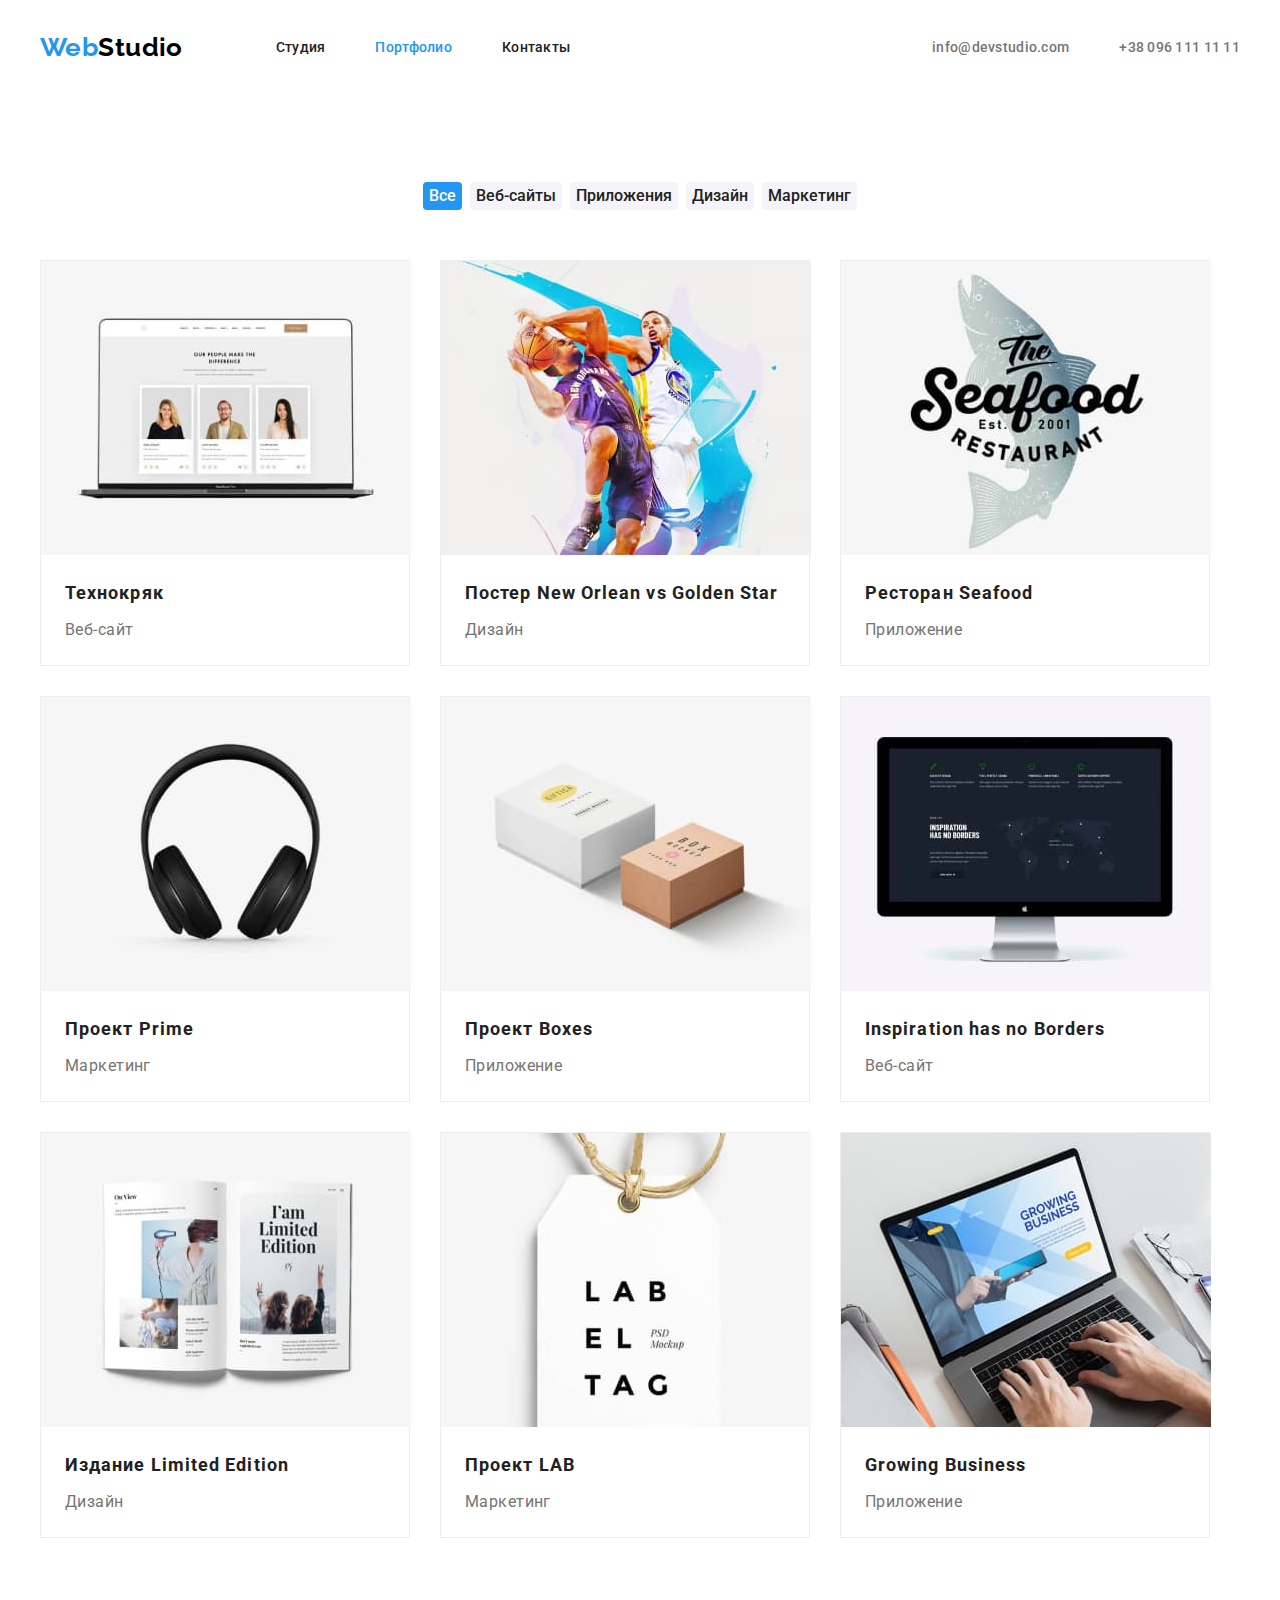
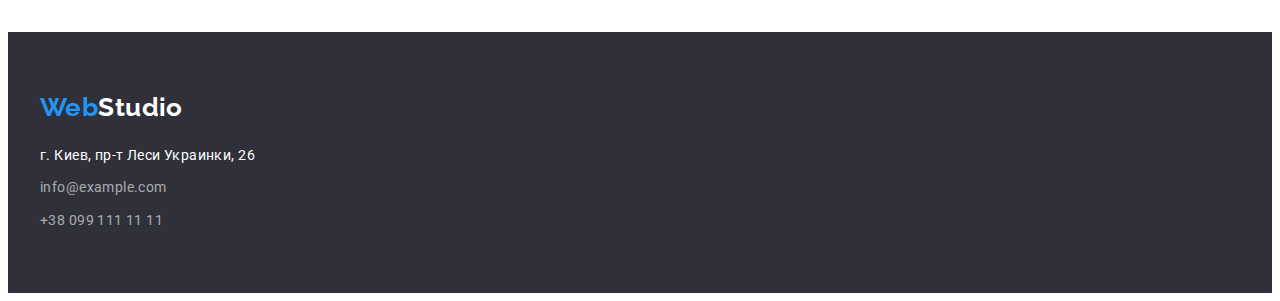
==== commit 2b481933: "Добавляет flex" ====
--- a/portfolio.html
+++ b/portfolio.html
@@ -21,6 +21,7 @@
     <title lang="en">Portfolio</title>
   </head>
   <body>
+    <!-- HEADER -->
     <header class="header">
       <div class="container">
         <!--Навигация-->
@@ -49,131 +50,112 @@
     </header>
     <main>
       <div class="container portfolio">
-        <h1 class="visually-hidden">Фильтры</h1>
-        <ul class="filters-item">
-          <li class="list">
-            <button type="button" class="filters-btn link filters-current">Все</button>
-          </li>
-          <li class="list"><button type="button" class="filters-btn link">Веб-сайты</button></li>
-          <li class="list"><button type="button" class="filters-btn link">Приложения</button></li>
-          <li class="list"><button type="button" class="filters-btn link">Дизайн</button></li>
-          <li class="list"><button type="button" class="filters-btn link">Маркетинг</button></li>
-        </ul>
+        <!-- FILTERS -->
+        <div class="filters">
+          <h1 class="visually-hidden">Фильтры</h1>
+          <ul class="filters-item">
+            <li class="list">
+              <button type="button" class="filters-btn link filters-current">Все</button>
+            </li>
+            <li class="list"><button type="button" class="filters-btn link">Веб-сайты</button></li>
+            <li class="list"><button type="button" class="filters-btn link">Приложения</button></li>
+            <li class="list"><button type="button" class="filters-btn link">Дизайн</button></li>
+            <li class="list"><button type="button" class="filters-btn link">Маркетинг</button></li>
+          </ul>
+        </div>
+        <!-- PROJECTS -->
         <ul class="projects">
           <li class="projects-item list">
-            <div class="projects-card">
-              <a href="" class="link">
-                <img
-                  src="./images/project-1.jpg"
-                  alt="Страница веб-сайта на ноутбуке"
-                  width="370"
-                  class="project-img"
-                />
+            <a class="link" href=""
+              ><img
+                src="./images/project-1.jpg"
+                alt="На экране ноутбука открыта страница веб-сайта"
+                width="370"
+              />
+              <div class="projects-description">
                 <h2 class="project-name">Технокряк</h2>
                 <p class="filters-type">Веб-сайт</p>
-              </a>
-            </div>
+              </div>
+            </a>
           </li>
           <li class="projects-item list">
-            <div class="projects-card">
-              <a href="" class="link">
-                <img
-                  src="./images/project-2.jpg"
-                  alt="Два баскетболиста во время игры"
-                  width="370"
-                  class="project-img"
-                />
-                <h2 class="project-name">Постер New Orlean vs Golden Star</h2>
+            <a class="link" href=""
+              ><img src="./images/project-2.jpg" alt="Два баскетболиста с мячем" width="370" />
+              <div class="projects-description">
+                <h2 class="project-name">
+                  Постер <span lang="en">New Orlean vs Golden Star</span>
+                </h2>
                 <p class="filters-type">Дизайн</p>
-              </a>
-            </div>
+              </div>
+            </a>
           </li>
           <li class="projects-item list">
-            <div class="projects-card">
-              <a href="" class="link">
-                <img
-                  src="./images/project-3.jpg"
-                  alt="Логотип ресторана Seafood"
-                  width="370"
-                  class="project-img"
-                />
+            <a class="link" href=""
+              ><img src="./images/project-3.jpg" alt="Лого ресторана Seafood" width="370" />
+              <div class="projects-description">
                 <h2 class="project-name">Ресторан <span lang="en">Seafood</span></h2>
                 <p class="filters-type">Приложение</p>
-              </a>
-            </div>
+              </div>
+            </a>
           </li>
           <li class="projects-item list">
-            <div class="projects-card">
-              <a href="" class="projects-card link">
-                <img src="./images/project-4.jpg" alt="Наушники" width="370" class="project-img" />
+            <a class="link" href="">
+              <img src="./images/project-4.jpg" alt="Наушники" width="370" />
+              <div class="projects-description">
                 <h2 class="project-name">Проект <span lang="en">Prime</span></h2>
                 <p class="filters-type">Маркетинг</p>
-              </a>
-            </div>
+              </div>
+            </a>
           </li>
           <li class="projects-item list">
-            <div class="projects-card">
-              <a href="" class="projects-card link">
-                <img
-                  src="./images/project-5.jpg"
-                  alt="Две коробки"
-                  width="370"
-                  class="project-img"
-                />
+            <a class="link" href=""
+              ><img src="./images/project-5.jpg" alt="Две коробки" width="370" />
+              <div class="projects-description">
                 <h2 class="project-name">Проект <span lang="en">Boxes</span></h2>
                 <p class="filters-type">Приложение</p>
-              </a>
-            </div>
+              </div>
+            </a>
           </li>
           <li class="projects-item list">
-            <div class="projects-card">
-              <a href="" class="projects-card link">
-                <img src="./images/project-6.jpg" alt="Монитор" width="370" class="project-img" />
+            <a class="link" href=""
+              ><img src="./images/project-6.jpg" alt="Монитор ПК" width="370" />
+              <div class="projects-description">
                 <h2 class="project-name" lang="en">Inspiration has no Borders</h2>
                 <p class="filters-type">Веб-сайт</p>
-              </a>
-            </div>
+              </div>
+            </a>
           </li>
           <li class="projects-item list">
-            <div class="projects-card">
-              <a href="" class="projects-card link">
-                <img
-                  src="./images/project-7.jpg"
-                  alt="Открытый журнал"
-                  width="370"
-                  class="project-img"
-                />
+            <a class="link" href=""
+              ><img src="./images/project-7.jpg" alt="Разворот журнала" width="370" />
+              <div class="projects-description">
                 <h2 class="project-name">Издание <span lang="en">Limited Edition</span></h2>
                 <p class="filters-type">Дизайн</p>
-              </a>
-            </div>
+              </div></a
+            >
           </li>
           <li class="projects-item list">
-            <div class="projects-card">
-              <a href="" class="projects-card link">
-                <img src="./images/project-8.jpg" alt="Бирка" width="370" class="project-img" />
+            <a class="link" href=""
+              ><img src="./images/project-8.jpg" alt="Бирка" width="370" />
+              <div class="projects-description">
                 <h2 class="project-name">Проект <span lang="en">LAB</span></h2>
                 <p class="filters-type">Маркетинг</p>
-              </a>
-            </div>
+              </div></a
+            >
           </li>
           <li class="projects-item list">
-            <div class="projects-card">
-              <a href="" class="projects-card link">
-                <img
-                  src="./images/project-9.jpg"
-                  alt="Руки человека на клавиатуре ноутбука"
-                  width="370"
-                  class="project-img"
-                />
+            <a class="link" href=""
+              ><img src="./images/project-9.jpg" alt="Человек печатает на ноутбуке" width="370" />
+              <div class="projects-description">
                 <h2 class="project-name" lang="en">Growing Business</h2>
                 <p class="filters-type">Приложение</p>
-              </a>
-            </div>
+              </div>
+            </a>
           </li>
         </ul>
       </div>
     </main>
+    <!-- FOOTER -->
     <footer class="footer">
       <div class="container">
         <a lang="en" href="./index.html" class="logo link"><span>Web</span>Studio</a>
--- a/css/styles.css
+++ b/css/styles.css
@@ -367,23 +367,24 @@
 .projects {
   display: flex;
   flex-wrap: wrap;
-  margin-top: calc(-1 * 30px);
-  margin-left: calc(-1 * 30px);
+  margin-left: -30px;
+  margin-top: -30px;
 }
 
 .projects-item {
-  flex-basis: calc(100% / 3 - 30px);
-  margin-top: 30px;
-  margin-left: 30px;
-}
-
-.projects-card {
+  background: var(--contacts-color);
   border: 1px solid #eeeeee;
   box-sizing: border-box;
-}
-
-.project-img {
-  margin-bottom: 20px;
+  display: flex;
+  max-width: 370px;
+
+  flex-basis: calc(100% / 3 - 30px);
+  margin-left: 30px;
+  margin-top: 30px;
+}
+
+.projects-description {
+  margin: 20px 24px;
 }
 
 .project-name {
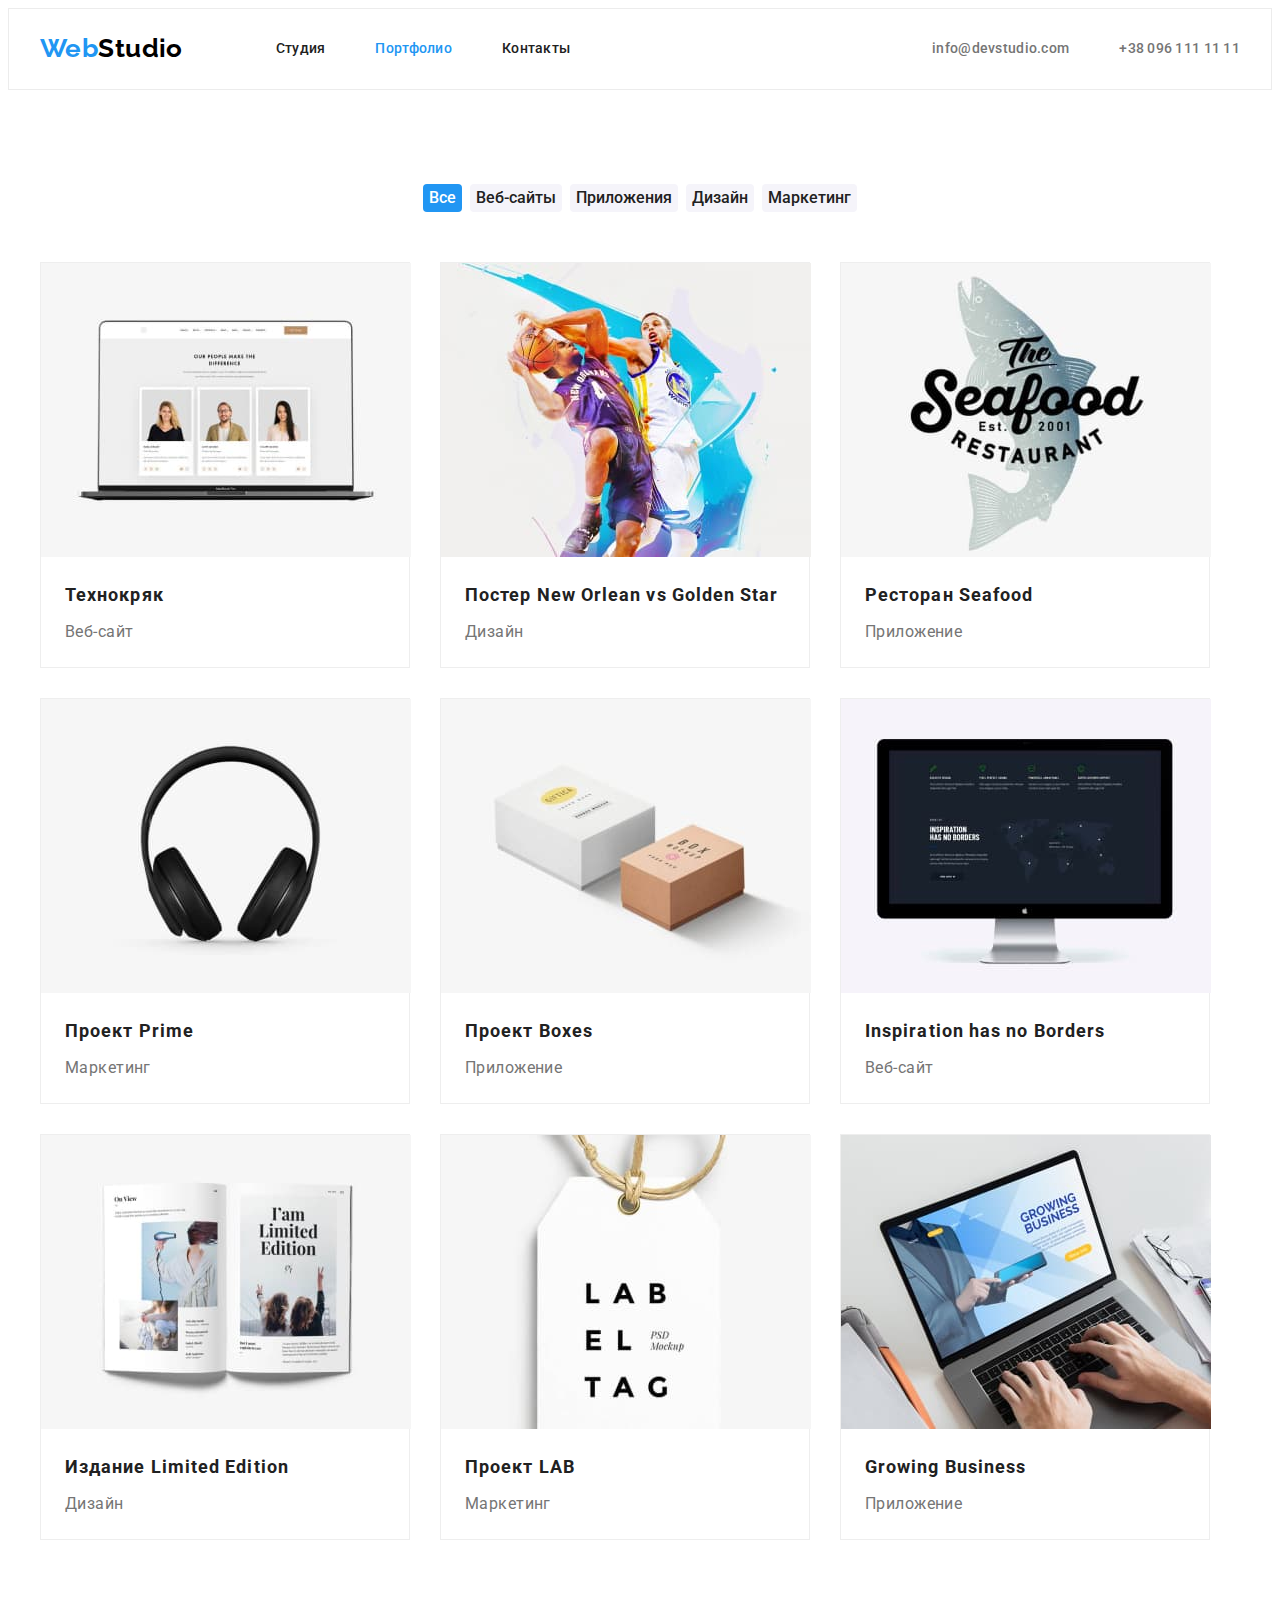
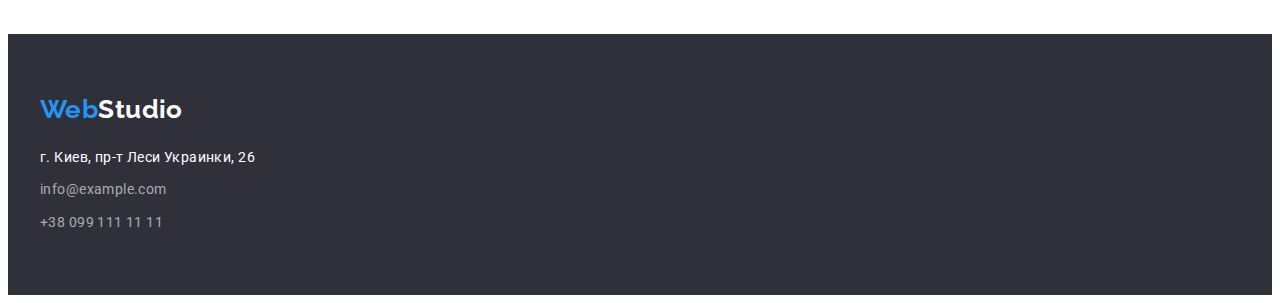
==== commit 5a8e29d9: "Добавляет всю необходимую стилизацию" ====
--- a/portfolio.html
+++ b/portfolio.html
@@ -57,10 +57,16 @@
             <li class="list">
               <button type="button" class="filters-btn link filters-current">Все</button>
             </li>
-            <li class="list"><button type="button" class="filters-btn link">Веб-сайты</button></li>
-            <li class="list"><button type="button" class="filters-btn link">Приложения</button></li>
+            <li class="list">
+              <button type="button" class="filters-btn link">Веб-сайты</button>
+            </li>
+            <li class="list">
+              <button type="button" class="filters-btn link">Приложения</button>
+            </li>
             <li class="list"><button type="button" class="filters-btn link">Дизайн</button></li>
-            <li class="list"><button type="button" class="filters-btn link">Маркетинг</button></li>
+            <li class="list">
+              <button type="button" class="filters-btn link">Маркетинг</button>
+            </li>
           </ul>
         </div>
         <!-- PROJECTS -->
--- a/css/styles.css
+++ b/css/styles.css
@@ -56,6 +56,11 @@
   margin: 0 auto;
 }
 
+.section {
+  padding-top: 94px;
+  padding-bottom: 94px;
+}
+
 /* Header */
 
 .logo {
@@ -77,6 +82,7 @@
 .header {
   padding-top: 24px;
   padding-bottom: 25px;
+  border: 1px solid #ececec;
 }
 
 .header .container {
@@ -171,6 +177,9 @@
   background: var(--background-hero-color);
   padding-top: 200px;
   padding-bottom: 200px;
+}
+
+.hero .container {
   display: flex;
   flex-direction: column;
   align-items: center;
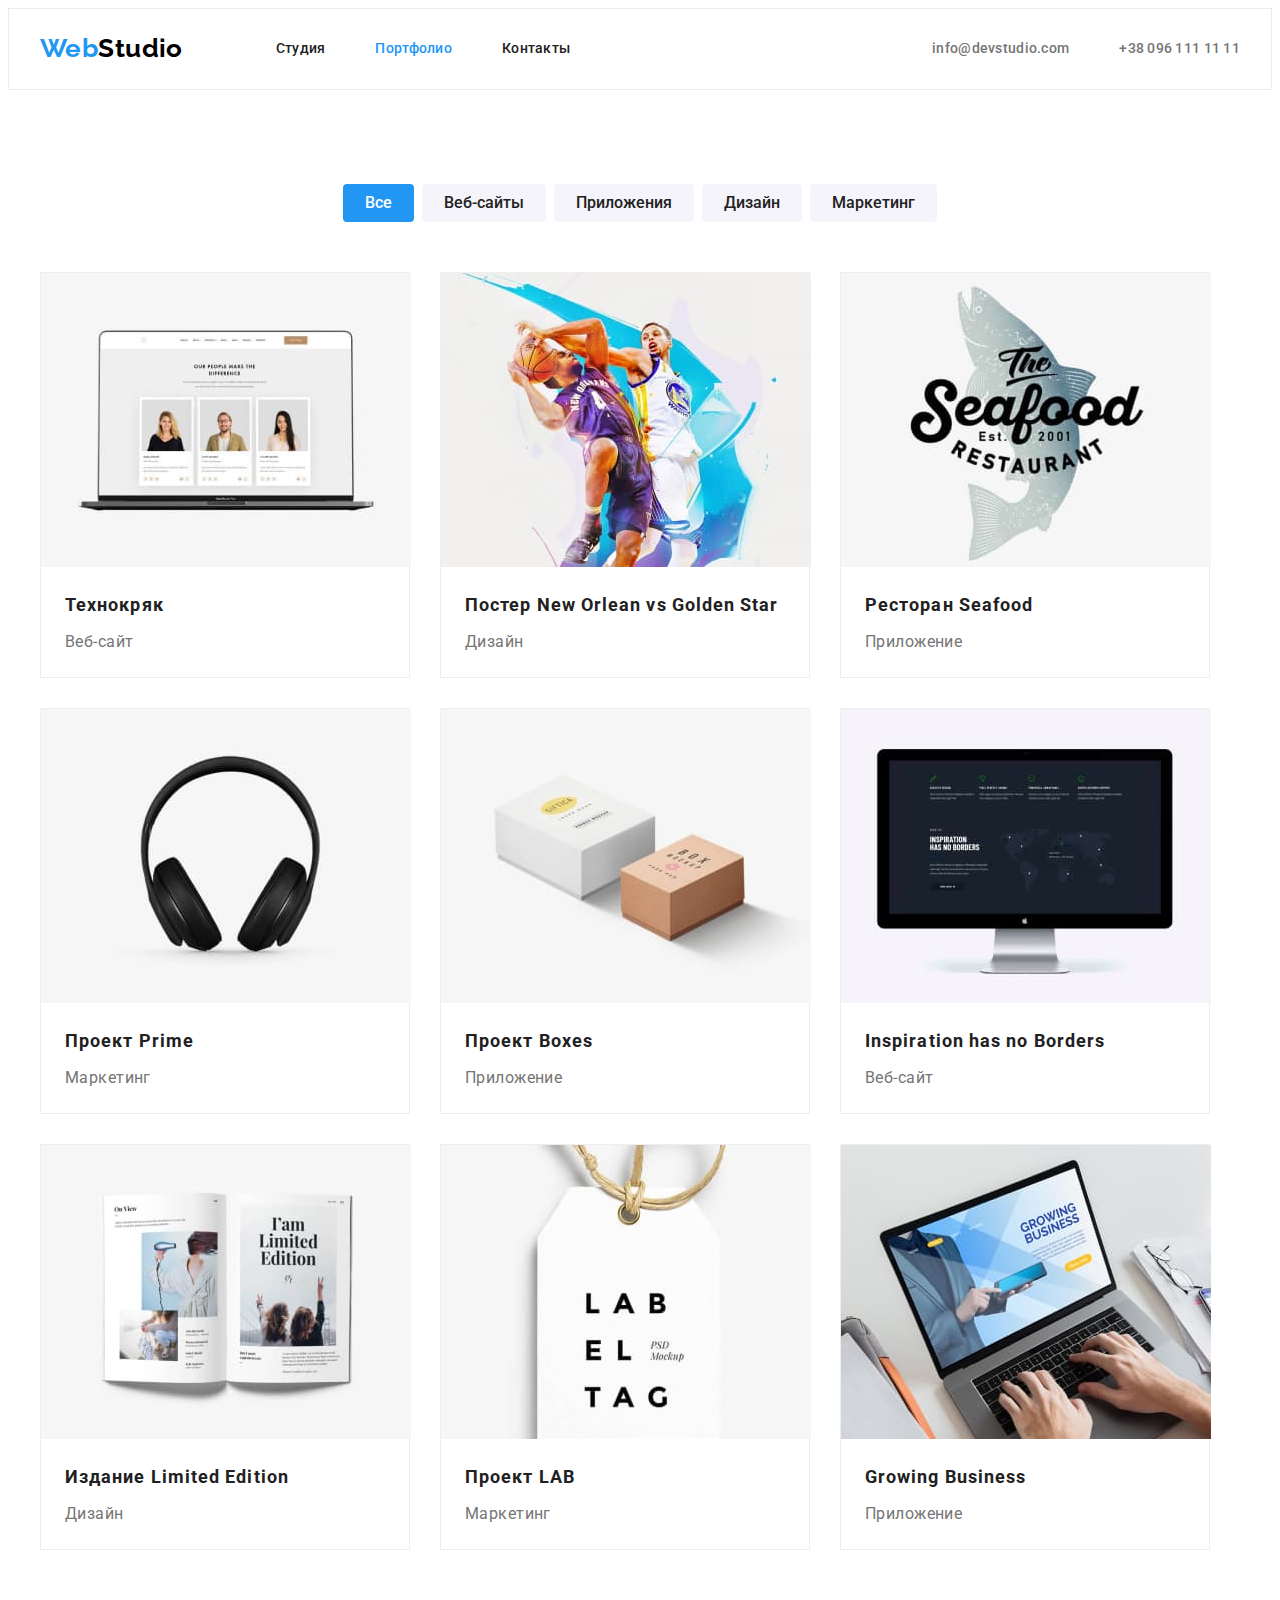
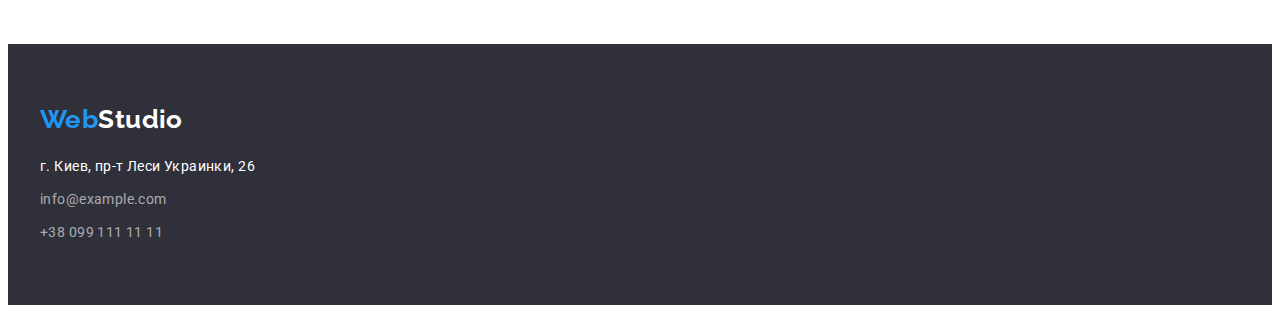
==== commit 00365e62: "Исправляет ошибки, приводит в соответствие с макетом" ====
--- a/portfolio.html
+++ b/portfolio.html
@@ -49,9 +49,9 @@
       </div>
     </header>
     <main>
-      <div class="container portfolio">
-        <!-- FILTERS -->
-        <div class="filters">
+      <section class="section">
+        <div class="container">
+          <!-- FILTERS -->
           <h1 class="visually-hidden">Фильтры</h1>
           <ul class="filters-item">
             <li class="list">
@@ -68,98 +68,98 @@
               <button type="button" class="filters-btn link">Маркетинг</button>
             </li>
           </ul>
+          <!-- PROJECTS -->
+          <ul class="projects">
+            <li class="projects-item list">
+              <a class="link" href=""
+                ><img
+                  src="./images/project-1.jpg"
+                  alt="На экране ноутбука открыта страница веб-сайта"
+                  width="370"
+                />
+                <div class="projects-description">
+                  <h2 class="project-name">Технокряк</h2>
+                  <p class="filters-type">Веб-сайт</p>
+                </div>
+              </a>
+            </li>
+            <li class="projects-item list">
+              <a class="link" href=""
+                ><img src="./images/project-2.jpg" alt="Два баскетболиста с мячем" width="370" />
+                <div class="projects-description">
+                  <h2 class="project-name">
+                    Постер <span lang="en">New Orlean vs Golden Star</span>
+                  </h2>
+                  <p class="filters-type">Дизайн</p>
+                </div>
+              </a>
+            </li>
+            <li class="projects-item list">
+              <a class="link" href=""
+                ><img src="./images/project-3.jpg" alt="Лого ресторана Seafood" width="370" />
+                <div class="projects-description">
+                  <h2 class="project-name">Ресторан <span lang="en">Seafood</span></h2>
+                  <p class="filters-type">Приложение</p>
+                </div>
+              </a>
+            </li>
+            <li class="projects-item list">
+              <a class="link" href="">
+                <img src="./images/project-4.jpg" alt="Наушники" width="370" />
+                <div class="projects-description">
+                  <h2 class="project-name">Проект <span lang="en">Prime</span></h2>
+                  <p class="filters-type">Маркетинг</p>
+                </div>
+              </a>
+            </li>
+            <li class="projects-item list">
+              <a class="link" href=""
+                ><img src="./images/project-5.jpg" alt="Две коробки" width="370" />
+                <div class="projects-description">
+                  <h2 class="project-name">Проект <span lang="en">Boxes</span></h2>
+                  <p class="filters-type">Приложение</p>
+                </div>
+              </a>
+            </li>
+            <li class="projects-item list">
+              <a class="link" href=""
+                ><img src="./images/project-6.jpg" alt="Монитор ПК" width="370" />
+                <div class="projects-description">
+                  <h2 class="project-name" lang="en">Inspiration has no Borders</h2>
+                  <p class="filters-type">Веб-сайт</p>
+                </div>
+              </a>
+            </li>
+            <li class="projects-item list">
+              <a class="link" href=""
+                ><img src="./images/project-7.jpg" alt="Разворот журнала" width="370" />
+                <div class="projects-description">
+                  <h2 class="project-name">Издание <span lang="en">Limited Edition</span></h2>
+                  <p class="filters-type">Дизайн</p>
+                </div></a
+              >
+            </li>
+            <li class="projects-item list">
+              <a class="link" href=""
+                ><img src="./images/project-8.jpg" alt="Бирка" width="370" />
+                <div class="projects-description">
+                  <h2 class="project-name">Проект <span lang="en">LAB</span></h2>
+                  <p class="filters-type">Маркетинг</p>
+                </div></a
+              >
+            </li>
+            <li class="projects-item list">
+              <a class="link" href=""
+                ><img src="./images/project-9.jpg" alt="Человек печатает на ноутбуке" width="370" />
+                <div class="projects-description">
+                  <h2 class="project-name" lang="en">Growing Business</h2>
+                  <p class="filters-type">Приложение</p>
+                </div>
+              </a>
+            </li>
+          </ul>
         </div>
-        <!-- PROJECTS -->
-        <ul class="projects">
-          <li class="projects-item list">
-            <a class="link" href=""
-              ><img
-                src="./images/project-1.jpg"
-                alt="На экране ноутбука открыта страница веб-сайта"
-                width="370"
-              />
-              <div class="projects-description">
-                <h2 class="project-name">Технокряк</h2>
-                <p class="filters-type">Веб-сайт</p>
-              </div>
-            </a>
-          </li>
-          <li class="projects-item list">
-            <a class="link" href=""
-              ><img src="./images/project-2.jpg" alt="Два баскетболиста с мячем" width="370" />
-              <div class="projects-description">
-                <h2 class="project-name">
-                  Постер <span lang="en">New Orlean vs Golden Star</span>
-                </h2>
-                <p class="filters-type">Дизайн</p>
-              </div>
-            </a>
-          </li>
-          <li class="projects-item list">
-            <a class="link" href=""
-              ><img src="./images/project-3.jpg" alt="Лого ресторана Seafood" width="370" />
-              <div class="projects-description">
-                <h2 class="project-name">Ресторан <span lang="en">Seafood</span></h2>
-                <p class="filters-type">Приложение</p>
-              </div>
-            </a>
-          </li>
-          <li class="projects-item list">
-            <a class="link" href="">
-              <img src="./images/project-4.jpg" alt="Наушники" width="370" />
-              <div class="projects-description">
-                <h2 class="project-name">Проект <span lang="en">Prime</span></h2>
-                <p class="filters-type">Маркетинг</p>
-              </div>
-            </a>
-          </li>
-          <li class="projects-item list">
-            <a class="link" href=""
-              ><img src="./images/project-5.jpg" alt="Две коробки" width="370" />
-              <div class="projects-description">
-                <h2 class="project-name">Проект <span lang="en">Boxes</span></h2>
-                <p class="filters-type">Приложение</p>
-              </div>
-            </a>
-          </li>
-          <li class="projects-item list">
-            <a class="link" href=""
-              ><img src="./images/project-6.jpg" alt="Монитор ПК" width="370" />
-              <div class="projects-description">
-                <h2 class="project-name" lang="en">Inspiration has no Borders</h2>
-                <p class="filters-type">Веб-сайт</p>
-              </div>
-            </a>
-          </li>
-          <li class="projects-item list">
-            <a class="link" href=""
-              ><img src="./images/project-7.jpg" alt="Разворот журнала" width="370" />
-              <div class="projects-description">
-                <h2 class="project-name">Издание <span lang="en">Limited Edition</span></h2>
-                <p class="filters-type">Дизайн</p>
-              </div></a
-            >
-          </li>
-          <li class="projects-item list">
-            <a class="link" href=""
-              ><img src="./images/project-8.jpg" alt="Бирка" width="370" />
-              <div class="projects-description">
-                <h2 class="project-name">Проект <span lang="en">LAB</span></h2>
-                <p class="filters-type">Маркетинг</p>
-              </div></a
-            >
-          </li>
-          <li class="projects-item list">
-            <a class="link" href=""
-              ><img src="./images/project-9.jpg" alt="Человек печатает на ноутбуке" width="370" />
-              <div class="projects-description">
-                <h2 class="project-name" lang="en">Growing Business</h2>
-                <p class="filters-type">Приложение</p>
-              </div>
-            </a>
-          </li>
-        </ul>
-      </div>
+      </section>
     </main>
     <!-- FOOTER -->
     <footer class="footer">
--- a/css/styles.css
+++ b/css/styles.css
@@ -80,8 +80,8 @@
 }
 
 .header {
-  padding-top: 24px;
-  padding-bottom: 25px;
+  /* padding-top: 24px;
+  padding-bottom: 25px; */
   border: 1px solid #ececec;
 }
 
@@ -104,6 +104,8 @@
   line-height: 1.14;
   letter-spacing: 0.02em;
   color: inherit;
+  padding: 32px 0;
+  display: inline-block;
 }
 
 .header-link:hover,
@@ -121,6 +123,8 @@
   line-height: 1.14;
   letter-spacing: 0.02em;
   color: var(--secondary-text-color);
+  padding: 32px 0;
+  display: inline-block;
 }
 
 .header-email:hover,
@@ -139,15 +143,13 @@
 
 footer .logo {
   color: var(--contacts-color);
+  display: block;
+  margin-bottom: 20px;
 }
 
 .footer {
   padding-top: 60px;
   padding-bottom: 60px;
-}
-
-.address {
-  margin-top: 20px;
 }
 
 .address-item {
@@ -246,7 +248,7 @@
 /* ------WHAT WE ARE DOING------ */
 
 .actions {
-  padding-bottom: 90px;
+  padding-top: 0;
 }
 
 .actions-list {
@@ -332,11 +334,6 @@
   owerflow: hidden;
 }
 
-.portfolio {
-  padding-top: 94px;
-  padding-bottom: 94px;
-}
-
 .filters-item {
   margin-bottom: 50px;
   display: flex;
@@ -358,6 +355,7 @@
   cursor: pointer;
   border-radius: 4px;
   border: none;
+  padding: 6px 22px;
 }
 
 .filters-btn:hover,
@@ -393,7 +391,7 @@
 }
 
 .projects-description {
-  margin: 20px 24px;
+  padding: 20px 24px;
 }
 
 .project-name {
